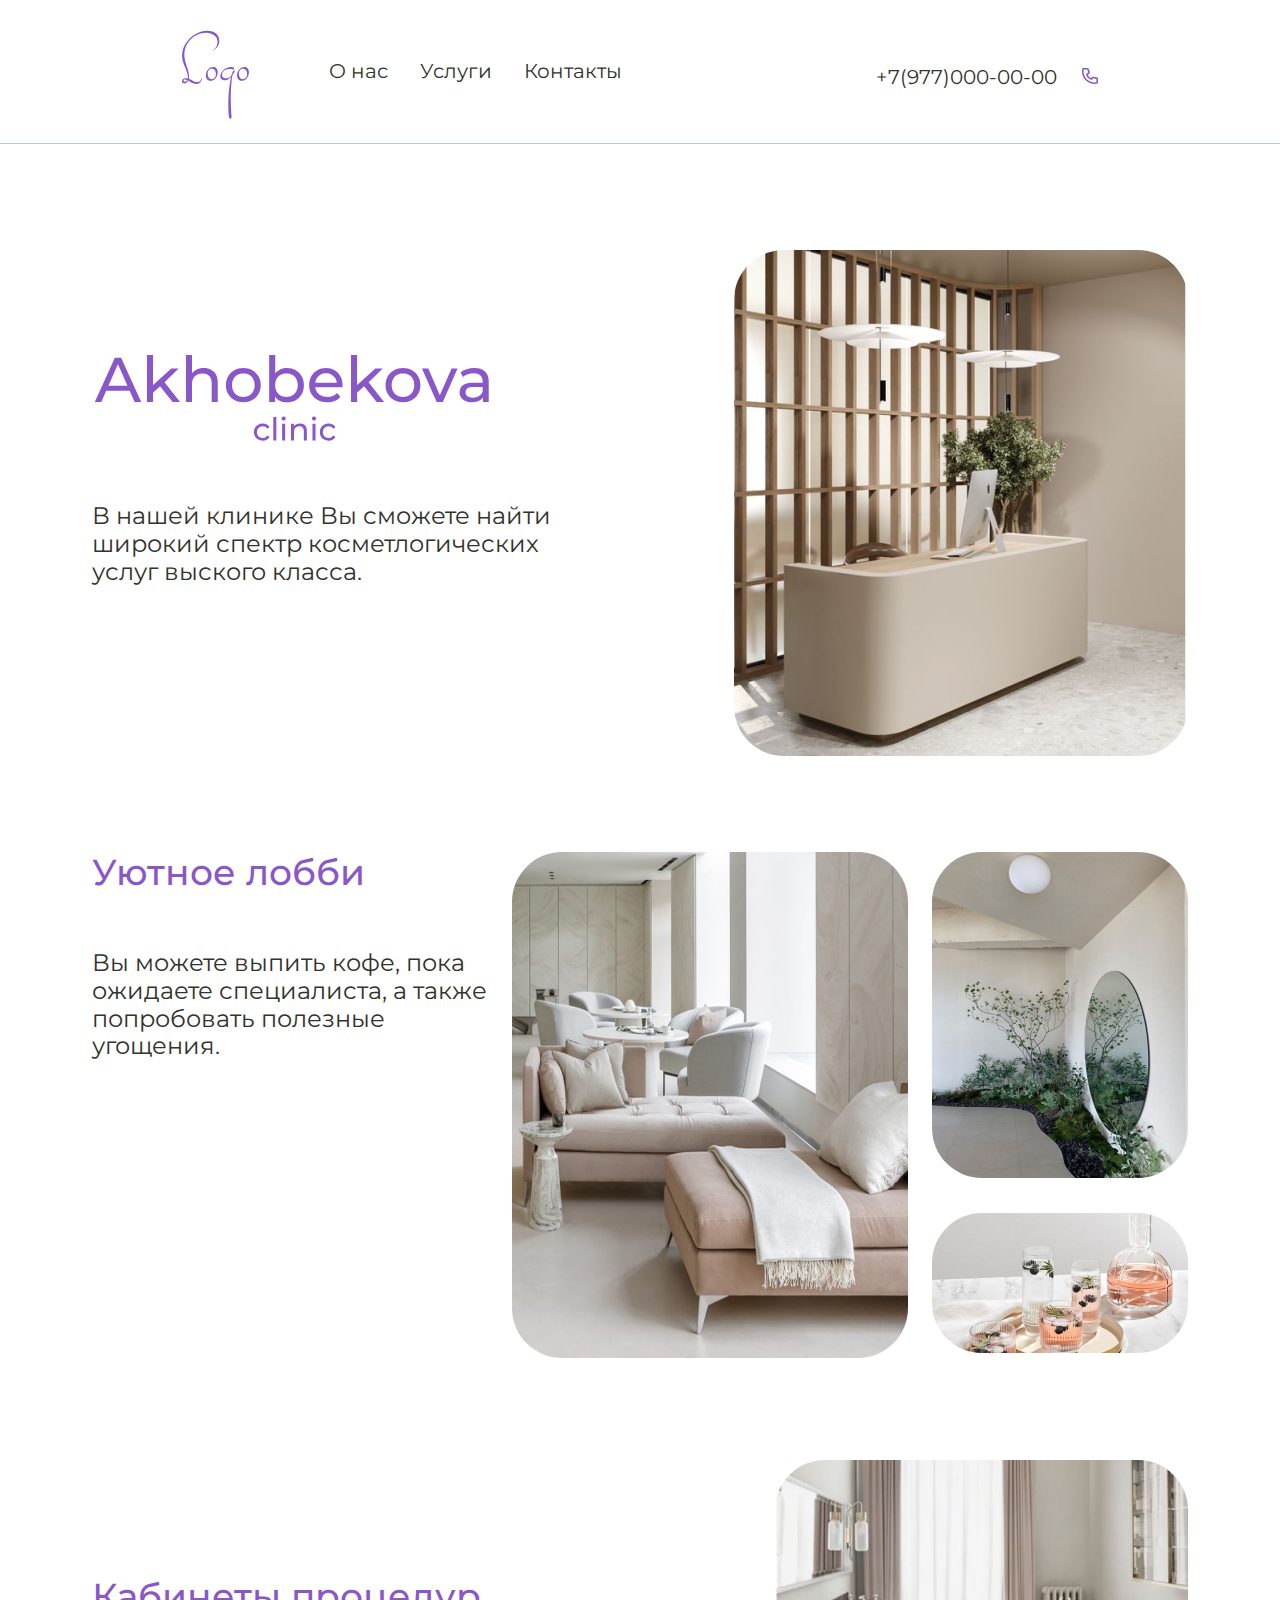
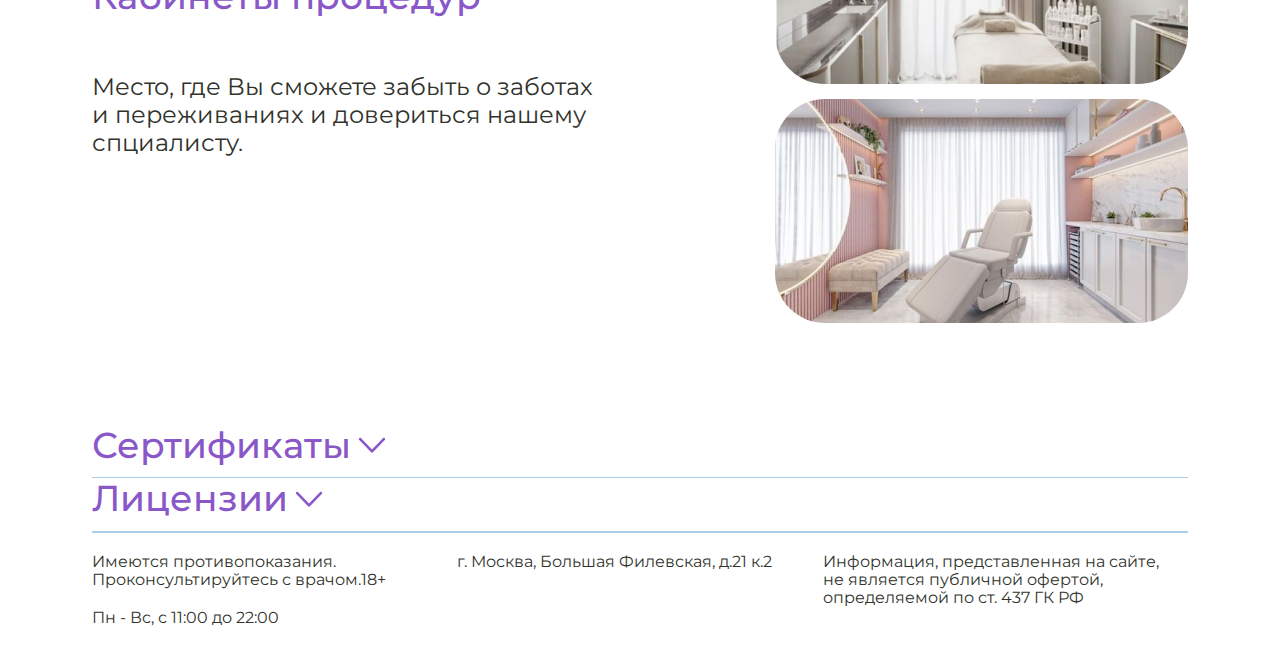
==== about-us.html @ b64ee9c7 "add contacts" ====
<!DOCTYPE html>
<html lang="ru">

<head>
    <meta charset="UTF-8">
    <meta name="viewport" content="width=device-width, initial-scale=1.0">
    <title>О нас</title>
    <!-- font -->
    <link rel="preconnect" href="https://fonts.googleapis.com">
    <link rel="preconnect" href="https://fonts.gstatic.com" crossorigin>
    <link
        href="https://fonts.googleapis.com/css2?family=Montserrat:wght@400;500&family=Raleway:wght@400;600;700&display=swap"
        rel="stylesheet">
    <!-- style -->
    <link rel="stylesheet" href="https://cdn.jsdelivr.net/npm/swiper@11/swiper-bundle.min.css" />
    <link rel="stylesheet" href="./styles/normalize.css">
    <link rel="stylesheet" href="./styles/hamburgers.min.css">
    <link rel="stylesheet" href="./styles/style.css">
    <link rel="stylesheet" href="./styles/media.css">
</head>

<body>
    <!-- header -->
    <header class="border-bottom">
        <div class="container">
            <div class="header__container">
                <button class="hamburger hamburger-toggle hamburger--squeeze"
                    onclick="this.classList.toggle('is-active')" type="button">
                    <span class="hamburger-box">
                        <span class="hamburger-inner"></span>
                    </span>
                </button>
                <div class="header__row">
                    <a href="./index.html"><img src="./images/logo.svg" width="67" height="94" alt="logo"
                            class="page-header__logo"></a>

                    <nav class="header__menu">
                        <ul class="header__menu-item">
                            <li><a href="./about-us.html">О нас</a></li>
                            <li><a href="!#">Услуги</a></li>
                            <li><a href="./contacts.html">Контакты</a></li>
                        </ul>
                    </nav>
                </div>

                <div class="header__link">
                    <a href="tel:+74952884424" class="header__tell">+7(977)000-00-00</a>
                    <img src="./images/tell.svg" alt="telephone" class="header__link-img">
                </div>
            </div>
        </div>
    </header>
    <main>
        <!-- clinic -->
        <section class="container">
            <div class="section">
                <div class="section__item">
                    <img src="./images/akhobekova-clinic.svg" alt="" width="400" height=86>
                    <p class="section__text">В&nbsp;нашей клинике&nbsp;Вы сможете найти<br>широкий спектр
                        косметлогических<br>услуг выского класса.</p>
                </div>
                <picture class="section__item-2">
                    <source srcset="./images/4-mob.jpg" media="(max-width: 375px)">
                    <img src="./images/4.jpg" alt="photo-4" class="section__img item__img">
                </picture>
            </div>
        </section>
        <section class="container">
            <div class="section__grid">
                <div class="section__grid-1">
                    <h2 class="section__title">Уютное лобби</h2>
                    <p class="section__text">Вы&nbsp;можете выпить кофе, пока ожидаете специалиста, а&nbsp;также
                        попробовать полезные угощения.</p>
                </div>
                <picture class="section__grid-2">
                    <source srcset="./images/5-mob.jpg" media="(max-width: 375px)">
                    <img src="./images/5.jpg" alt="photo-5" class="section__img item__img">
                </picture>
                <picture class="section__grid-3">
                    <source srcset="./images/6-mob.jpg" media="(max-width: 375px)">
                    <img src="./images/6.jpg" alt="photo-6" class="section__img item__img-1">
                </picture>
                <picture class="section__grid-3">
                    <img src="./images/7.jpg" alt="photo-7" class="section__img item__img-2">
                </picture>
            </div>
        </section>
        <section class="container">
            <div class="section">
                <div class="section__item">
                    <h2 class="section__title">Кабинеты процедур</h2>
                    <p class="section__text">Место, где&nbsp;Вы сможете забыть о&nbsp;заботах и&nbsp;переживаниях
                        и&nbsp;довериться нашему спциалисту.</p>
                </div>
                <div class="section__item-2">
                    <picture>
                        <source srcset="./images/8-mob.jpg" media="(max-width: 500px)">
                        <img src="./images/8.jpg" alt="photo-8" class="section__img item__img-3">
                    </picture>
                    <picture>
                        <source srcset="./images/9-mob.jpg" media="(max-width: 500px)">
                        <img src="./images/9.jpg" alt="photo-9" class="section__img item__img-3">
                    </picture>
                </div>
            </div>
        </section>
        <section>
            <div class="container">
                <div class="accordion js-accordion">
                    <div class="accordion__header border-bottom">
                        <span>Сертификаты</span>
                        <img src="./images/str-1.svg" alt="" class="accordion__arrow" height="20">
                    </div>
                    <div class="accordion__wrapper">
                        <div class="accordion__content">
                            <img src="./images/10.jpg" alt="photo-10" class="accordion__img">
                            <!-- <img src="./images/10.jpg" alt="photo-10" class="accordion__img">
                            <img src="./images/10.jpg" alt="photo-10" class="accordion__img"> -->
                        </div>
                    </div>
                </div>
            </div>
        </section>
        <section>
            <div class="container">
                <div class="accordion js-accordion">
                    <div class="accordion__header border-bottom">
                        <span>Лицензии</span>
                        <img src="./images/str-1.svg" alt="" class="accordion__arrow" height="20">
                    </div>
                    <div class="accordion__wrapper">
                        <picture class="accordion__content">
                            <source srcset="./images/licenses-mob.jpg" media="(max-width: 375px)">
                            <img src="./images/licenses.jpg" alt="" class="accordion__img">
                        </picture>
                    </div>
                </div>
            </div>
        </section>
        <footer class="container">
            <div class="footer border-top">
                <div class="footer__item">
                    <p class="footer__item-1">Имеются противопоказания. Проконсультируйтесь с&nbsp;врачом.18+</p>
                    <p>Пн - Вс, с 11:00 до 22:00</p>
                </div>
                <div class="footer__item">
                    г. Москва, Большая Филевская, д.21 к.2
                </div>
                <div class="footer__item">
                    Информация, представленная на&nbsp;сайте, не&nbsp;является публичной офертой, определяемой
                    по&nbsp;ст.&nbsp;437&nbsp;ГК РФ
                </div>
            </div>
        </footer>
    </main>
    <script src="https://cdn.jsdelivr.net/npm/swiper@11/swiper-bundle.min.js"></script>
    <script src="./js/swiper.js"></script>
    <script src="./js/main.js"></script>
</body>

</html>
---- styles/hamburgers.min.css ----
/*!
 * Hamburgers
 * @description Tasty CSS-animated hamburgers
 * @author Jonathan Suh @jonsuh
 * @site https://jonsuh.com/hamburgers
 * @link https://github.com/jonsuh/hamburgers
 */.hamburger{font:inherit;display:inline-block;overflow:visible;margin:0;padding:15px;cursor:pointer;transition-timing-function:linear;transition-duration:.15s;transition-property:opacity,filter;text-transform:none;color:inherit;border:0;background-color:transparent}.hamburger.is-active:hover,.hamburger:hover{opacity:.7}.hamburger.is-active .hamburger-inner,.hamburger.is-active .hamburger-inner:after,.hamburger.is-active .hamburger-inner:before{background-color:#000}.hamburger-box{position:relative;display:inline-block;width:40px;height:24px}.hamburger-inner{top:50%;display:block;margin-top:-2px}.hamburger-inner,.hamburger-inner:after,.hamburger-inner:before{position:absolute;width:40px;height:4px;transition-timing-function:ease;transition-duration:.15s;transition-property:transform;border-radius:4px;background-color:#000}.hamburger-inner:after,.hamburger-inner:before{display:block;content:""}.hamburger-inner:before{top:-10px}.hamburger-inner:after{bottom:-10px}.hamburger--3dx .hamburger-box{perspective:80px}.hamburger--3dx .hamburger-inner{transition:transform .15s cubic-bezier(.645,.045,.355,1),background-color 0s cubic-bezier(.645,.045,.355,1) .1s}.hamburger--3dx .hamburger-inner:after,.hamburger--3dx .hamburger-inner:before{transition:transform 0s cubic-bezier(.645,.045,.355,1) .1s}.hamburger--3dx.is-active .hamburger-inner{transform:rotateY(180deg);background-color:transparent!important}.hamburger--3dx.is-active .hamburger-inner:before{transform:translate3d(0,10px,0) rotate(45deg)}.hamburger--3dx.is-active .hamburger-inner:after{transform:translate3d(0,-10px,0) rotate(-45deg)}.hamburger--3dx-r .hamburger-box{perspective:80px}.hamburger--3dx-r .hamburger-inner{transition:transform .15s cubic-bezier(.645,.045,.355,1),background-color 0s cubic-bezier(.645,.045,.355,1) .1s}.hamburger--3dx-r .hamburger-inner:after,.hamburger--3dx-r .hamburger-inner:before{transition:transform 0s cubic-bezier(.645,.045,.355,1) .1s}.hamburger--3dx-r.is-active .hamburger-inner{transform:rotateY(-180deg);background-color:transparent!important}.hamburger--3dx-r.is-active .hamburger-inner:before{transform:translate3d(0,10px,0) rotate(45deg)}.hamburger--3dx-r.is-active .hamburger-inner:after{transform:translate3d(0,-10px,0) rotate(-45deg)}.hamburger--3dy .hamburger-box{perspective:80px}.hamburger--3dy .hamburger-inner{transition:transform .15s cubic-bezier(.645,.045,.355,1),background-color 0s cubic-bezier(.645,.045,.355,1) .1s}.hamburger--3dy .hamburger-inner:after,.hamburger--3dy .hamburger-inner:before{transition:transform 0s cubic-bezier(.645,.045,.355,1) .1s}.hamburger--3dy.is-active .hamburger-inner{transform:rotateX(-180deg);background-color:transparent!important}.hamburger--3dy.is-active .hamburger-inner:before{transform:translate3d(0,10px,0) rotate(45deg)}.hamburger--3dy.is-active .hamburger-inner:after{transform:translate3d(0,-10px,0) rotate(-45deg)}.hamburger--3dy-r .hamburger-box{perspective:80px}.hamburger--3dy-r .hamburger-inner{transition:transform .15s cubic-bezier(.645,.045,.355,1),background-color 0s cubic-bezier(.645,.045,.355,1) .1s}.hamburger--3dy-r .hamburger-inner:after,.hamburger--3dy-r .hamburger-inner:before{transition:transform 0s cubic-bezier(.645,.045,.355,1) .1s}.hamburger--3dy-r.is-active .hamburger-inner{transform:rotateX(180deg);background-color:transparent!important}.hamburger--3dy-r.is-active .hamburger-inner:before{transform:translate3d(0,10px,0) rotate(45deg)}.hamburger--3dy-r.is-active .hamburger-inner:after{transform:translate3d(0,-10px,0) rotate(-45deg)}.hamburger--3dxy .hamburger-box{perspective:80px}.hamburger--3dxy .hamburger-inner{transition:transform .15s cubic-bezier(.645,.045,.355,1),background-color 0s cubic-bezier(.645,.045,.355,1) .1s}.hamburger--3dxy .hamburger-inner:after,.hamburger--3dxy .hamburger-inner:before{transition:transform 0s cubic-bezier(.645,.045,.355,1) .1s}.hamburger--3dxy.is-active .hamburger-inner{transform:rotateX(180deg) rotateY(180deg);background-color:transparent!important}.hamburger--3dxy.is-active .hamburger-inner:before{transform:translate3d(0,10px,0) rotate(45deg)}.hamburger--3dxy.is-active .hamburger-inner:after{transform:translate3d(0,-10px,0) rotate(-45deg)}.hamburger--3dxy-r .hamburger-box{perspective:80px}.hamburger--3dxy-r .hamburger-inner{transition:transform .15s cubic-bezier(.645,.045,.355,1),background-color 0s cubic-bezier(.645,.045,.355,1) .1s}.hamburger--3dxy-r .hamburger-inner:after,.hamburger--3dxy-r .hamburger-inner:before{transition:transform 0s cubic-bezier(.645,.045,.355,1) .1s}.hamburger--3dxy-r.is-active .hamburger-inner{transform:rotateX(180deg) rotateY(180deg) rotate(-180deg);background-color:transparent!important}.hamburger--3dxy-r.is-active .hamburger-inner:before{transform:translate3d(0,10px,0) rotate(45deg)}.hamburger--3dxy-r.is-active .hamburger-inner:after{transform:translate3d(0,-10px,0) rotate(-45deg)}.hamburger--arrow.is-active .hamburger-inner:before{transform:translate3d(-8px,0,0) rotate(-45deg) scaleX(.7)}.hamburger--arrow.is-active .hamburger-inner:after{transform:translate3d(-8px,0,0) rotate(45deg) scaleX(.7)}.hamburger--arrow-r.is-active .hamburger-inner:before{transform:translate3d(8px,0,0) rotate(45deg) scaleX(.7)}.hamburger--arrow-r.is-active .hamburger-inner:after{transform:translate3d(8px,0,0) rotate(-45deg) scaleX(.7)}.hamburger--arrowalt .hamburger-inner:before{transition:top .1s ease .1s,transform .1s cubic-bezier(.165,.84,.44,1)}.hamburger--arrowalt .hamburger-inner:after{transition:bottom .1s ease .1s,transform .1s cubic-bezier(.165,.84,.44,1)}.hamburger--arrowalt.is-active .hamburger-inner:before{top:0;transition:top .1s ease,transform .1s cubic-bezier(.895,.03,.685,.22) .1s;transform:translate3d(-8px,-10px,0) rotate(-45deg) scaleX(.7)}.hamburger--arrowalt.is-active .hamburger-inner:after{bottom:0;transition:bottom .1s ease,transform .1s cubic-bezier(.895,.03,.685,.22) .1s;transform:translate3d(-8px,10px,0) rotate(45deg) scaleX(.7)}.hamburger--arrowalt-r .hamburger-inner:before{transition:top .1s ease .1s,transform .1s cubic-bezier(.165,.84,.44,1)}.hamburger--arrowalt-r .hamburger-inner:after{transition:bottom .1s ease .1s,transform .1s cubic-bezier(.165,.84,.44,1)}.hamburger--arrowalt-r.is-active .hamburger-inner:before{top:0;transition:top .1s ease,transform .1s cubic-bezier(.895,.03,.685,.22) .1s;transform:translate3d(8px,-10px,0) rotate(45deg) scaleX(.7)}.hamburger--arrowalt-r.is-active .hamburger-inner:after{bottom:0;transition:bottom .1s ease,transform .1s cubic-bezier(.895,.03,.685,.22) .1s;transform:translate3d(8px,10px,0) rotate(-45deg) scaleX(.7)}.hamburger--arrowturn.is-active .hamburger-inner{transform:rotate(-180deg)}.hamburger--arrowturn.is-active .hamburger-inner:before{transform:translate3d(8px,0,0) rotate(45deg) scaleX(.7)}.hamburger--arrowturn.is-active .hamburger-inner:after{transform:translate3d(8px,0,0) rotate(-45deg) scaleX(.7)}.hamburger--arrowturn-r.is-active .hamburger-inner{transform:rotate(-180deg)}.hamburger--arrowturn-r.is-active .hamburger-inner:before{transform:translate3d(-8px,0,0) rotate(-45deg) scaleX(.7)}.hamburger--arrowturn-r.is-active .hamburger-inner:after{transform:translate3d(-8px,0,0) rotate(45deg) scaleX(.7)}.hamburger--boring .hamburger-inner,.hamburger--boring .hamburger-inner:after,.hamburger--boring .hamburger-inner:before{transition-property:none}.hamburger--boring.is-active .hamburger-inner{transform:rotate(45deg)}.hamburger--boring.is-active .hamburger-inner:before{top:0;opacity:0}.hamburger--boring.is-active .hamburger-inner:after{bottom:0;transform:rotate(-90deg)}.hamburger--collapse .hamburger-inner{top:auto;bottom:0;transition-delay:.13s;transition-timing-function:cubic-bezier(.55,.055,.675,.19);transition-duration:.13s}.hamburger--collapse .hamburger-inner:after{top:-20px;transition:top .2s cubic-bezier(.33333,.66667,.66667,1) .2s,opacity .1s linear}.hamburger--collapse .hamburger-inner:before{transition:top .12s cubic-bezier(.33333,.66667,.66667,1) .2s,transform .13s cubic-bezier(.55,.055,.675,.19)}.hamburger--collapse.is-active .hamburger-inner{transition-delay:.22s;transition-timing-function:cubic-bezier(.215,.61,.355,1);transform:translate3d(0,-10px,0) rotate(-45deg)}.hamburger--collapse.is-active .hamburger-inner:after{top:0;transition:top .2s cubic-bezier(.33333,0,.66667,.33333),opacity .1s linear .22s;opacity:0}.hamburger--collapse.is-active .hamburger-inner:before{top:0;transition:top .1s cubic-bezier(.33333,0,.66667,.33333) .16s,transform .13s cubic-bezier(.215,.61,.355,1) .25s;transform:rotate(-90deg)}.hamburger--collapse-r .hamburger-inner{top:auto;bottom:0;transition-delay:.13s;transition-timing-function:cubic-bezier(.55,.055,.675,.19);transition-duration:.13s}.hamburger--collapse-r .hamburger-inner:after{top:-20px;transition:top .2s cubic-bezier(.33333,.66667,.66667,1) .2s,opacity .1s linear}.hamburger--collapse-r .hamburger-inner:before{transition:top .12s cubic-bezier(.33333,.66667,.66667,1) .2s,transform .13s cubic-bezier(.55,.055,.675,.19)}.hamburger--collapse-r.is-active .hamburger-inner{transition-delay:.22s;transition-timing-function:cubic-bezier(.215,.61,.355,1);transform:translate3d(0,-10px,0) rotate(45deg)}.hamburger--collapse-r.is-active .hamburger-inner:after{top:0;transition:top .2s cubic-bezier(.33333,0,.66667,.33333),opacity .1s linear .22s;opacity:0}.hamburger--collapse-r.is-active .hamburger-inner:before{top:0;transition:top .1s cubic-bezier(.33333,0,.66667,.33333) .16s,transform .13s cubic-bezier(.215,.61,.355,1) .25s;transform:rotate(90deg)}.hamburger--elastic .hamburger-inner{top:2px;transition-timing-function:cubic-bezier(.68,-.55,.265,1.55);transition-duration:.275s}.hamburger--elastic .hamburger-inner:before{top:10px;transition:opacity .125s ease .275s}.hamburger--elastic .hamburger-inner:after{top:20px;transition:transform .275s cubic-bezier(.68,-.55,.265,1.55)}.hamburger--elastic.is-active .hamburger-inner{transition-delay:75ms;transform:translate3d(0,10px,0) rotate(135deg)}.hamburger--elastic.is-active .hamburger-inner:before{transition-delay:0s;opacity:0}.hamburger--elastic.is-active .hamburger-inner:after{transition-delay:75ms;transform:translate3d(0,-20px,0) rotate(-270deg)}.hamburger--elastic-r .hamburger-inner{top:2px;transition-timing-function:cubic-bezier(.68,-.55,.265,1.55);transition-duration:.275s}.hamburger--elastic-r .hamburger-inner:before{top:10px;transition:opacity .125s ease .275s}.hamburger--elastic-r .hamburger-inner:after{top:20px;transition:transform .275s cubic-bezier(.68,-.55,.265,1.55)}.hamburger--elastic-r.is-active .hamburger-inner{transition-delay:75ms;transform:translate3d(0,10px,0) rotate(-135deg)}.hamburger--elastic-r.is-active .hamburger-inner:before{transition-delay:0s;opacity:0}.hamburger--elastic-r.is-active .hamburger-inner:after{transition-delay:75ms;transform:translate3d(0,-20px,0) rotate(270deg)}.hamburger--emphatic{overflow:hidden}.hamburger--emphatic .hamburger-inner{transition:background-color .125s ease-in .175s}.hamburger--emphatic .hamburger-inner:before{left:0;transition:transform .125s cubic-bezier(.6,.04,.98,.335),top .05s linear .125s,left .125s ease-in .175s}.hamburger--emphatic .hamburger-inner:after{top:10px;right:0;transition:transform .125s cubic-bezier(.6,.04,.98,.335),top .05s linear .125s,right .125s ease-in .175s}.hamburger--emphatic.is-active .hamburger-inner{transition-delay:0s;transition-timing-function:ease-out;background-color:transparent!important}.hamburger--emphatic.is-active .hamburger-inner:before{top:-80px;left:-80px;transition:left .125s ease-out,top .05s linear .125s,transform .125s cubic-bezier(.075,.82,.165,1) .175s;transform:translate3d(80px,80px,0) rotate(45deg)}.hamburger--emphatic.is-active .hamburger-inner:after{top:-80px;right:-80px;transition:right .125s ease-out,top .05s linear .125s,transform .125s cubic-bezier(.075,.82,.165,1) .175s;transform:translate3d(-80px,80px,0) rotate(-45deg)}.hamburger--emphatic-r{overflow:hidden}.hamburger--emphatic-r .hamburger-inner{transition:background-color .125s ease-in .175s}.hamburger--emphatic-r .hamburger-inner:before{left:0;transition:transform .125s cubic-bezier(.6,.04,.98,.335),top .05s linear .125s,left .125s ease-in .175s}.hamburger--emphatic-r .hamburger-inner:after{top:10px;right:0;transition:transform .125s cubic-bezier(.6,.04,.98,.335),top .05s linear .125s,right .125s ease-in .175s}.hamburger--emphatic-r.is-active .hamburger-inner{transition-delay:0s;transition-timing-function:ease-out;background-color:transparent!important}.hamburger--emphatic-r.is-active .hamburger-inner:before{top:80px;left:-80px;transition:left .125s ease-out,top .05s linear .125s,transform .125s cubic-bezier(.075,.82,.165,1) .175s;transform:translate3d(80px,-80px,0) rotate(-45deg)}.hamburger--emphatic-r.is-active .hamburger-inner:after{top:80px;right:-80px;transition:right .125s ease-out,top .05s linear .125s,transform .125s cubic-bezier(.075,.82,.165,1) .175s;transform:translate3d(-80px,-80px,0) rotate(45deg)}.hamburger--minus .hamburger-inner:after,.hamburger--minus .hamburger-inner:before{transition:bottom .08s ease-out 0s,top .08s ease-out 0s,opacity 0s linear}.hamburger--minus.is-active .hamburger-inner:after,.hamburger--minus.is-active .hamburger-inner:before{transition:bottom .08s ease-out,top .08s ease-out,opacity 0s linear .08s;opacity:0}.hamburger--minus.is-active .hamburger-inner:before{top:0}.hamburger--minus.is-active .hamburger-inner:after{bottom:0}.hamburger--slider .hamburger-inner{top:2px}.hamburger--slider .hamburger-inner:before{top:10px;transition-timing-function:ease;transition-duration:.15s;transition-property:transform,opacity}.hamburger--slider .hamburger-inner:after{top:20px}.hamburger--slider.is-active .hamburger-inner{transform:translate3d(0,10px,0) rotate(45deg)}.hamburger--slider.is-active .hamburger-inner:before{transform:rotate(-45deg) translate3d(-5.71429px,-6px,0);opacity:0}.hamburger--slider.is-active .hamburger-inner:after{transform:translate3d(0,-20px,0) rotate(-90deg)}.hamburger--slider-r .hamburger-inner{top:2px}.hamburger--slider-r .hamburger-inner:before{top:10px;transition-timing-function:ease;transition-duration:.15s;transition-property:transform,opacity}.hamburger--slider-r .hamburger-inner:after{top:20px}.hamburger--slider-r.is-active .hamburger-inner{transform:translate3d(0,10px,0) rotate(-45deg)}.hamburger--slider-r.is-active .hamburger-inner:before{transform:rotate(45deg) translate3d(5.71429px,-6px,0);opacity:0}.hamburger--slider-r.is-active .hamburger-inner:after{transform:translate3d(0,-20px,0) rotate(90deg)}.hamburger--spin .hamburger-inner{transition-timing-function:cubic-bezier(.55,.055,.675,.19);transition-duration:.22s}.hamburger--spin .hamburger-inner:before{transition:top .1s ease-in .25s,opacity .1s ease-in}.hamburger--spin .hamburger-inner:after{transition:bottom .1s ease-in .25s,transform .22s cubic-bezier(.55,.055,.675,.19)}.hamburger--spin.is-active .hamburger-inner{transition-delay:.12s;transition-timing-function:cubic-bezier(.215,.61,.355,1);transform:rotate(225deg)}.hamburger--spin.is-active .hamburger-inner:before{top:0;transition:top .1s ease-out,opacity .1s ease-out .12s;opacity:0}.hamburger--spin.is-active .hamburger-inner:after{bottom:0;transition:bottom .1s ease-out,transform .22s cubic-bezier(.215,.61,.355,1) .12s;transform:rotate(-90deg)}.hamburger--spin-r .hamburger-inner{transition-timing-function:cubic-bezier(.55,.055,.675,.19);transition-duration:.22s}.hamburger--spin-r .hamburger-inner:before{transition:top .1s ease-in .25s,opacity .1s ease-in}.hamburger--spin-r .hamburger-inner:after{transition:bottom .1s ease-in .25s,transform .22s cubic-bezier(.55,.055,.675,.19)}.hamburger--spin-r.is-active .hamburger-inner{transition-delay:.12s;transition-timing-function:cubic-bezier(.215,.61,.355,1);transform:rotate(-225deg)}.hamburger--spin-r.is-active .hamburger-inner:before{top:0;transition:top .1s ease-out,opacity .1s ease-out .12s;opacity:0}.hamburger--spin-r.is-active .hamburger-inner:after{bottom:0;transition:bottom .1s ease-out,transform .22s cubic-bezier(.215,.61,.355,1) .12s;transform:rotate(90deg)}.hamburger--spring .hamburger-inner{top:2px;transition:background-color 0s linear .13s}.hamburger--spring .hamburger-inner:before{top:10px;transition:top .1s cubic-bezier(.33333,.66667,.66667,1) .2s,transform .13s cubic-bezier(.55,.055,.675,.19)}.hamburger--spring .hamburger-inner:after{top:20px;transition:top .2s cubic-bezier(.33333,.66667,.66667,1) .2s,transform .13s cubic-bezier(.55,.055,.675,.19)}.hamburger--spring.is-active .hamburger-inner{transition-delay:.22s;background-color:transparent!important}.hamburger--spring.is-active .hamburger-inner:before{top:0;transition:top .1s cubic-bezier(.33333,0,.66667,.33333) .15s,transform .13s cubic-bezier(.215,.61,.355,1) .22s;transform:translate3d(0,10px,0) rotate(45deg)}.hamburger--spring.is-active .hamburger-inner:after{top:0;transition:top .2s cubic-bezier(.33333,0,.66667,.33333),transform .13s cubic-bezier(.215,.61,.355,1) .22s;transform:translate3d(0,10px,0) rotate(-45deg)}.hamburger--spring-r .hamburger-inner{top:auto;bottom:0;transition-delay:0s;transition-timing-function:cubic-bezier(.55,.055,.675,.19);transition-duration:.13s}.hamburger--spring-r .hamburger-inner:after{top:-20px;transition:top .2s cubic-bezier(.33333,.66667,.66667,1) .2s,opacity 0s linear}.hamburger--spring-r .hamburger-inner:before{transition:top .1s cubic-bezier(.33333,.66667,.66667,1) .2s,transform .13s cubic-bezier(.55,.055,.675,.19)}.hamburger--spring-r.is-active .hamburger-inner{transition-delay:.22s;transition-timing-function:cubic-bezier(.215,.61,.355,1);transform:translate3d(0,-10px,0) rotate(-45deg)}.hamburger--spring-r.is-active .hamburger-inner:after{top:0;transition:top .2s cubic-bezier(.33333,0,.66667,.33333),opacity 0s linear .22s;opacity:0}.hamburger--spring-r.is-active .hamburger-inner:before{top:0;transition:top .1s cubic-bezier(.33333,0,.66667,.33333) .15s,transform .13s cubic-bezier(.215,.61,.355,1) .22s;transform:rotate(90deg)}.hamburger--stand .hamburger-inner{transition:transform 75ms cubic-bezier(.55,.055,.675,.19) .15s,background-color 0s linear 75ms}.hamburger--stand .hamburger-inner:before{transition:top 75ms ease-in 75ms,transform 75ms cubic-bezier(.55,.055,.675,.19) 0s}.hamburger--stand .hamburger-inner:after{transition:bottom 75ms ease-in 75ms,transform 75ms cubic-bezier(.55,.055,.675,.19) 0s}.hamburger--stand.is-active .hamburger-inner{transition:transform 75ms cubic-bezier(.215,.61,.355,1) 0s,background-color 0s linear .15s;transform:rotate(90deg);background-color:transparent!important}.hamburger--stand.is-active .hamburger-inner:before{top:0;transition:top 75ms ease-out .1s,transform 75ms cubic-bezier(.215,.61,.355,1) .15s;transform:rotate(-45deg)}.hamburger--stand.is-active .hamburger-inner:after{bottom:0;transition:bottom 75ms ease-out .1s,transform 75ms cubic-bezier(.215,.61,.355,1) .15s;transform:rotate(45deg)}.hamburger--stand-r .hamburger-inner{transition:transform 75ms cubic-bezier(.55,.055,.675,.19) .15s,background-color 0s linear 75ms}.hamburger--stand-r .hamburger-inner:before{transition:top 75ms ease-in 75ms,transform 75ms cubic-bezier(.55,.055,.675,.19) 0s}.hamburger--stand-r .hamburger-inner:after{transition:bottom 75ms ease-in 75ms,transform 75ms cubic-bezier(.55,.055,.675,.19) 0s}.hamburger--stand-r.is-active .hamburger-inner{transition:transform 75ms cubic-bezier(.215,.61,.355,1) 0s,background-color 0s linear .15s;transform:rotate(-90deg);background-color:transparent!important}.hamburger--stand-r.is-active .hamburger-inner:before{top:0;transition:top 75ms ease-out .1s,transform 75ms cubic-bezier(.215,.61,.355,1) .15s;transform:rotate(-45deg)}.hamburger--stand-r.is-active .hamburger-inner:after{bottom:0;transition:bottom 75ms ease-out .1s,transform 75ms cubic-bezier(.215,.61,.355,1) .15s;transform:rotate(45deg)}.hamburger--squeeze .hamburger-inner{transition-timing-function:cubic-bezier(.55,.055,.675,.19);transition-duration:75ms}.hamburger--squeeze .hamburger-inner:before{transition:top 75ms ease .12s,opacity 75ms ease}.hamburger--squeeze .hamburger-inner:after{transition:bottom 75ms ease .12s,transform 75ms cubic-bezier(.55,.055,.675,.19)}.hamburger--squeeze.is-active .hamburger-inner{transition-delay:.12s;transition-timing-function:cubic-bezier(.215,.61,.355,1);transform:rotate(45deg)}.hamburger--squeeze.is-active .hamburger-inner:before{top:0;transition:top 75ms ease,opacity 75ms ease .12s;opacity:0}.hamburger--squeeze.is-active .hamburger-inner:after{bottom:0;transition:bottom 75ms ease,transform 75ms cubic-bezier(.215,.61,.355,1) .12s;transform:rotate(-90deg)}.hamburger--vortex .hamburger-inner{transition-timing-function:cubic-bezier(.19,1,.22,1);transition-duration:.2s}.hamburger--vortex .hamburger-inner:after,.hamburger--vortex .hamburger-inner:before{transition-delay:.1s;transition-timing-function:linear;transition-duration:0s}.hamburger--vortex .hamburger-inner:before{transition-property:top,opacity}.hamburger--vortex .hamburger-inner:after{transition-property:bottom,transform}.hamburger--vortex.is-active .hamburger-inner{transition-timing-function:cubic-bezier(.19,1,.22,1);transform:rotate(765deg)}.hamburger--vortex.is-active .hamburger-inner:after,.hamburger--vortex.is-active .hamburger-inner:before{transition-delay:0s}.hamburger--vortex.is-active .hamburger-inner:before{top:0;opacity:0}.hamburger--vortex.is-active .hamburger-inner:after{bottom:0;transform:rotate(90deg)}.hamburger--vortex-r .hamburger-inner{transition-timing-function:cubic-bezier(.19,1,.22,1);transition-duration:.2s}.hamburger--vortex-r .hamburger-inner:after,.hamburger--vortex-r .hamburger-inner:before{transition-delay:.1s;transition-timing-function:linear;transition-duration:0s}.hamburger--vortex-r .hamburger-inner:before{transition-property:top,opacity}.hamburger--vortex-r .hamburger-inner:after{transition-property:bottom,transform}.hamburger--vortex-r.is-active .hamburger-inner{transition-timing-function:cubic-bezier(.19,1,.22,1);transform:rotate(-765deg)}.hamburger--vortex-r.is-active .hamburger-inner:after,.hamburger--vortex-r.is-active .hamburger-inner:before{transition-delay:0s}.hamburger--vortex-r.is-active .hamburger-inner:before{top:0;opacity:0}.hamburger--vortex-r.is-active .hamburger-inner:after{bottom:0;transform:rotate(-90deg)}
---- styles/style.css ----
:root {
    /* color */
    --color-brand: #8A57C9;
    --color-brand-btn: #422A5F;
    --color-brand-btn-hover: #6F36B5;
    --color-black: #31332C;
    --color-background: #E4F4FF;
    --color-border: #ABCEE6;
    --color-input: #63BD5B;

    /* font */
    --font-family: 'Montserrat', sans-serif;
    --font-size: 24px;
    --font-size-nav: 20px;

    --header-height: 120px;

}

/* global */

*,
*::after,
*::before {
    box-sizing: border-box;
    margin: 0;
    padding: 0;
}

.for-mobile {
    display: none !important;
}

body {
    font-family: var(--font-family);
    font-size: var(--font-size);
    color: var(--color-black);
}

a {
    text-decoration: none;
    color: var(--color-black);

    transition: all 0.5s;
}

button {
    display: inline-flex;
    border: none;
    outline: none;
    background: transparent;
}

a:hover {
    color: var(--color-brand);
}

li {
    list-style: none;
}

h1 {
    margin: 0;
}

img {
    max-width: 100%;
}

/* layout */

.container {
    max-width: 1136px;
    padding-left: 20px;
    padding-right: 20px;
    margin: 0 auto;
}

/* background */

.background {
    background-color: #E4F4FF;
}

/* header*/

.border-bottom {
    border-bottom: 1px solid var(--color-border);
}

.border-top {
    border-top: 1px solid var(--color-border);
}

.header__container {
    display: flex;
    align-items: center;
    justify-content: space-between;
    padding: 0 90px;
    margin: 28px 0 16px;

    font-size: var(--font-size-nav);
}

.header__row {
    display: flex;
}

.header__menu-item {
    display: flex;
    gap: 32px;
    padding-left: 80px;
    margin: 32px 0;
}



.header__tell {
    padding-right: 20px;
}

/* hamburger */

.hamburger-toggle {
    display: none;
}

.hamburger-inner {
    background-color: var(--color-brand-btn-hover);   
}

.hamburger-inner:after {
    background-color: var(--color-brand-btn-hover);
}

.hamburger-inner:before {
    background-color: var(--color-brand-btn-hover);
}

.hamburger.is-active .hamburger-inner {
    background-color: var(--color-brand-btn-hover);
}

.hamburger.is-active .hamburger-inner:after {
    background-color: var(--color-brand-btn-hover);
}

/* section */

.section__text {
    padding: 56px 0;
}

.section__img {
    border-radius: 50px;
}

.item__img {
    max-width: 100%;
    object-fit: cover;
    height: 506px;
}

.item__img-1 {
    max-width: 100%;
    height: 326px;
    object-fit: cover;
}

.item__img-2 {
    max-width: 100%;
    height: 140px;
    object-fit: cover;
}

.item__img-3 {
    max-width: 100%;
    height: 224px;
}

/* clinic*/

.clinic {
    display: grid;
    grid-template-columns: repeat(2, 1fr);
    align-items: center;
    margin: 96px 0 48px;
}
.section {
    display: grid;
    grid-template-columns: repeat(2, 1fr);
    align-items: center;
    margin: 96px 0;
}



/* btn */

.btn {
    display: inline-flex;
    justify-content: center;
    align-items: center;

    max-width: 254px;
    border: 1px solid var(--color-brand);
    border-radius: 50px;
    padding: 12px 60px;

    font-size: 20px;
}

.btn:hover {
    background-color: var(--color-brand);
    color: #FFF;
}

.btn--black {
    background-color: var(--color-brand-btn);
    color: #FFF;
}

.btn--input {
    border-color: var(--color-input);
}

.btn--input:hover {
    background-color: var(--color-input);
    color: #FFF;
}

/* serviсes */

.serviсes {
    display: grid;
    grid-template-columns: repeat(2, 1fr);
    gap: 40px;
    padding: 48px 0;
}

.serviсes__item {
    padding: 100px 0;
}

.section__title {
    font-size: 36px;
    font-weight: 500;
    color: var(--color-brand);
}

.services__text {
    font-size: 24px;
    padding: 20px 0 48px;
}

.padding-left {
    padding-left: 8px;
}

.color-brand {
    color: var(--color-brand);
    font-weight: 500;
}

/* services-offer */

.services-offer {
    display: grid;
    grid-template-columns: repeat(12, 1fr);
    gap: 20px;
    text-align: center;
}

.services-offer__item {
    grid-column: span 4;
    padding: 52px 0;

    border-radius: 50px;
    border: 1px solid var(--color-border);
    background: #FFF;
}

.services-offer__title {
    color: var(--color-brand);
    font-size: 32px;
    font-weight: 500;
}

.services-offer__text {
    font-size: 20px;
    color: var(--color-black);
    margin: 38px 0;

    display: grid;
    gap: 16px;
}

.serviсes__doptext {
    font-size: 20px;
    color: var(--color-black);

    padding: 48px 0;
}

/* specialist */

.specialist {
    display: grid;
    grid-template-columns: repeat(2, 1fr);
    gap: 82px;
    padding: 48px 0;
}

.specialist__title {
    color: var(--color-brand);
    font-size: 64px;
    font-weight: 500;
    padding: 84px 0 56px;
}

/* accordion */

.accordion__item {
    border: 1px solid #ccc;
    margin-bottom: 5px;
}

.accordion__header {
    color: var(--color-brand);
    font-weight: 500;
    font-size: 36px;
    padding-bottom: 11px;
    cursor: pointer;

    display: flex;
    align-items: center;
}

.accordion__content {
    display: none;
    padding: 48px 0 98px;
}

.accordion.show .accordion__content {
    display: block;
}

.accordion.show .accordion__arrow {
    transform: rotateX(180deg);
}

.accordion__arrow {
    transition: 0.3s;
}

.accordion__img {
    width: 920px;
    height: 583px;
    max-width: 100%;
    object-fit: contain;
}

/* footer */

.footer{
    display: grid;
    grid-template-columns: repeat(3, 1fr);

    padding: 20px 0;
}

.footer__item {
    font-size: 16px;
}

.footer__item-1 {
    padding-bottom: 20px;
}

/* popup */

.popup {
    position: fixed;
    left: 0;
    top: 0;
    z-index: 10;
    display: flex;
    align-items: center;
    justify-content: center;
    width: 100vw;
    height: 100vh;
    opacity: 0;
    visibility: hidden;
    transition: 0.3s;
}

.popup.is-active {
    opacity: 1;
    visibility: visible;
}

.popup__bg {
    position: absolute;
    left: 0;
    top: 0;
    z-index: 1;
    width: 100%;
    height: 100%;
    background-color: rgba(0, 0, 0, 0.60);;
}

.popup__close {
    position: absolute;
    top: 30px;
    right: 40px;
    z-index: 10;
    width: 20px;
    height: 20px;
}

.popup__close img {
    width: 100%;
    height: 100%;
    object-fit: cover;
}

.popup__container {
    position: relative;
    z-index: 2;
    background-color: #fff;
    overflow: hidden;
    border-radius: 50px;
}

.popup__content {
    max-height: 90vh;
    overflow: auto;
    border-radius: 50px;
}

/* test */

.test {
    position: relative;
    display: flex;
    flex-direction: column;
    width: 560px;
    min-height: 512px;
}

.test__head {
    background-color: var(--color-background);
    padding: 28px 60px;
}

.test__title {
    color: var(--color-brand);
    font-size: 20px;
    font-weight: 500;
}

.test__body{
    padding: 40px 57px 60px 57px;
    position: relative;
}

.test input {
    display: none;
}

.test__answers {
    display: flex;
    flex-direction: column;
    padding: 20px 0;
    position: relative;
}

.test__result-title {
    font-size: 20px;
}

.test__body-text {
    font-size: 20px;
    padding: 26px 0;
}

.text--brend {
    color: var(--color-brand);
    font-weight: 500;
    text-decoration-line: underline
}

.text--brend-noneunnderline {
    color: var(--color-brand);
    font-weight: 500;
}

.test__text {
    font-size: 20px;
    padding-left: 12px;
}

.test__next {
    position: absolute;
    align-items: center;
    justify-content: center;
    width: 40px;
    height: 40px;
    right: 60px;
    bottom: 60px;
}

.test__input {
    padding-bottom: 20px;
    cursor: pointer;
}

.test__radio {
    display: inline-block;
    border: 1px solid var(--color-black);
    width: 16px;
    height: 16px;
    position: relative;
    vertical-align: middle;
    box-sizing: border-box;
    border-radius: 300px;
    background-color:#ffffff;

    display: inline-flex;
    justify-content: center;
    align-items: center;
}

.test__radio:before {
    content: '';
    background: var(--color-input);
    width: 8px;
    height: 8px;
    opacity: 0;
    transition: 0.3s;
    border-radius: 300px;
}

.test input:checked + .test__radio:before {
    opacity: 1;
}

.test input:checked + .test__radio {
    border-color: var(--color-input);
}

.test__checkbox {
    display: inline-block;
    border: 1px solid var(--color-black);
    width: 16px;
    height: 16px;
    position: relative;
    vertical-align: middle;
    box-sizing: border-box;
    border-radius: 5px;
    background-color:#ffffff;

    display: inline-flex;
    justify-content: center;
    align-items: center;
}

.test input:checked + .test__checkbox {
    background-image: url(./check.svg);
    border: none;
}

.test__finish {
    position: absolute;
    right: 60px;
    bottom: 60px;
    margin-bottom: 0 !important;
}

/* section__gr1d */

.section__grid {
    display: grid;
    grid-template-columns: repeat(8, 1fr);
    gap: 24px;
}

.section__grid-1 {
    grid-column: span 3;
    grid-row: span 2;
}

.section__grid-2 {
    grid-column: span 3;
    grid-row: span 2;
}

.section__grid-3 {
    grid-column: span 2;
}

.section__item-2 {
    display: flex;
    flex-direction: column;
    align-items: end;
    gap: 10px;
}

/* contacts */

.contacts {
    display: grid;
    grid-template-columns: repeat(2, 1fr);
    margin: 96px 0;
}

.contact__item {
    padding-bottom: 56px;
}

.contacts__text {
    padding-top: 20px;
}

.contact__map {
    display: flex;
    align-items: center;
}
---- styles/media.css ----
@media screen and (width < 1024px) {
    .for-mobile {
        display: block !important;
    }

    .clinic {
        grid-template-columns: 1fr;
        justify-items: center;
    }

    .section {
        grid-template-columns: 1fr;
        justify-items: center;
        text-align: center;
    }

    .section__grid {
        grid-template-columns: 1fr;
        justify-items: center;
        text-align: center;
    }

    .section__grid-1 {
        grid-column: span 2;
        grid-row: auto;
    }

    .section__grid-2, .section__grid-3, .item__img-2 {
        grid-column: auto;
    }

    .section__flex {
        display: flex;
        gap: 20px;
    }
    
    .clinic__item {
        display: grid;
        justify-items: center;
        text-align: center;
    }

    .btn {
        margin-bottom: 36px;
    }

    .serviсes {
        grid-template-columns: 1fr;
        justify-items: center;
        padding: 0;
    }

    .serviсes__item {
        display: grid;
        justify-items: center;
        text-align: center;
        padding: 50px 0;
    }

    .specialist {
        grid-template-columns: 1fr;
        justify-items: center;
    }

    .specialist__item {
        text-align: center;
    }

    .header__tell {
        display: none;
    }
/* 
    .services-offer{
        display: flex;
        gap: 0;
    } */

    .swiper {
       max-width: 558px;
       overflow: auto;
    }
    
    .swiper-button-next {
        top: auto;
        bottom: -60px;
        overflow: hidden;
    }
    
    .swiper-button-prev {
        top: auto;
        bottom: -60px;
    }

    .contacts {
        grid-template-columns: 1fr;
        text-align: center;
        margin: 48px 0;
    }

    .contact__item {
        padding-bottom: 36px;
    }

    .contact__item .section__title{
        padding: 0;
    }

    .contact__map {
        justify-content: center;
    }
}

@media screen and (width < 768px) {
    .header__menu {
        display: none;
        flex-direction: column;
        position: absolute;
        width: 100%;
        left: 0;
        top: calc(var(--header-height) + 1px);
        background-color: var(--color-brand-btn);
        margin: 0px;
        padding: 30px 0 30px 50px;
    }

    .header__menu-item {
        flex-direction: column;
    }

    
    .header__menu a {
        color: #FFF;
        font-size: 24px;
    }
    
    .header__container {
        padding: 0;
    }
    
    .hamburger-toggle {
        display: block;
    }

    .hamburger-toggle.is-active~ .header__row .header__menu {
        display: block;
    }

    .page-header__logo {
        min-width: 70px;
    }

    .header__link {
        min-width: 70px;
    }

    .header__link-img {
        min-width: 20px;
    }

    .footer {
        grid-template-columns: 1fr;
    }

    .section__title {
        font-size: 32px;
        padding: 20px 0 56px;
    }

    .section__text {
        font-size: 20px;
    }

    .specialist__title {
        font-size: 32px;
        padding: 20px 0 56px;
    }

    .specialist__text {
        font-size: 20px;
    }

    .accordion__header {
        font-size: 32px;
    }
}

@media screen and (width < 500px) {
    .item__img-3 {
        max-width: 100%;
        height: 124px;
    } 
}

@media screen and (width < 375px) {
    .item__img--none {
        display: none;
    }

    .item__img {
        max-width: 100%;
        object-fit: cover;
        height: auto;
    }
    
    .item__img-2 {
        display: none;
    }
}
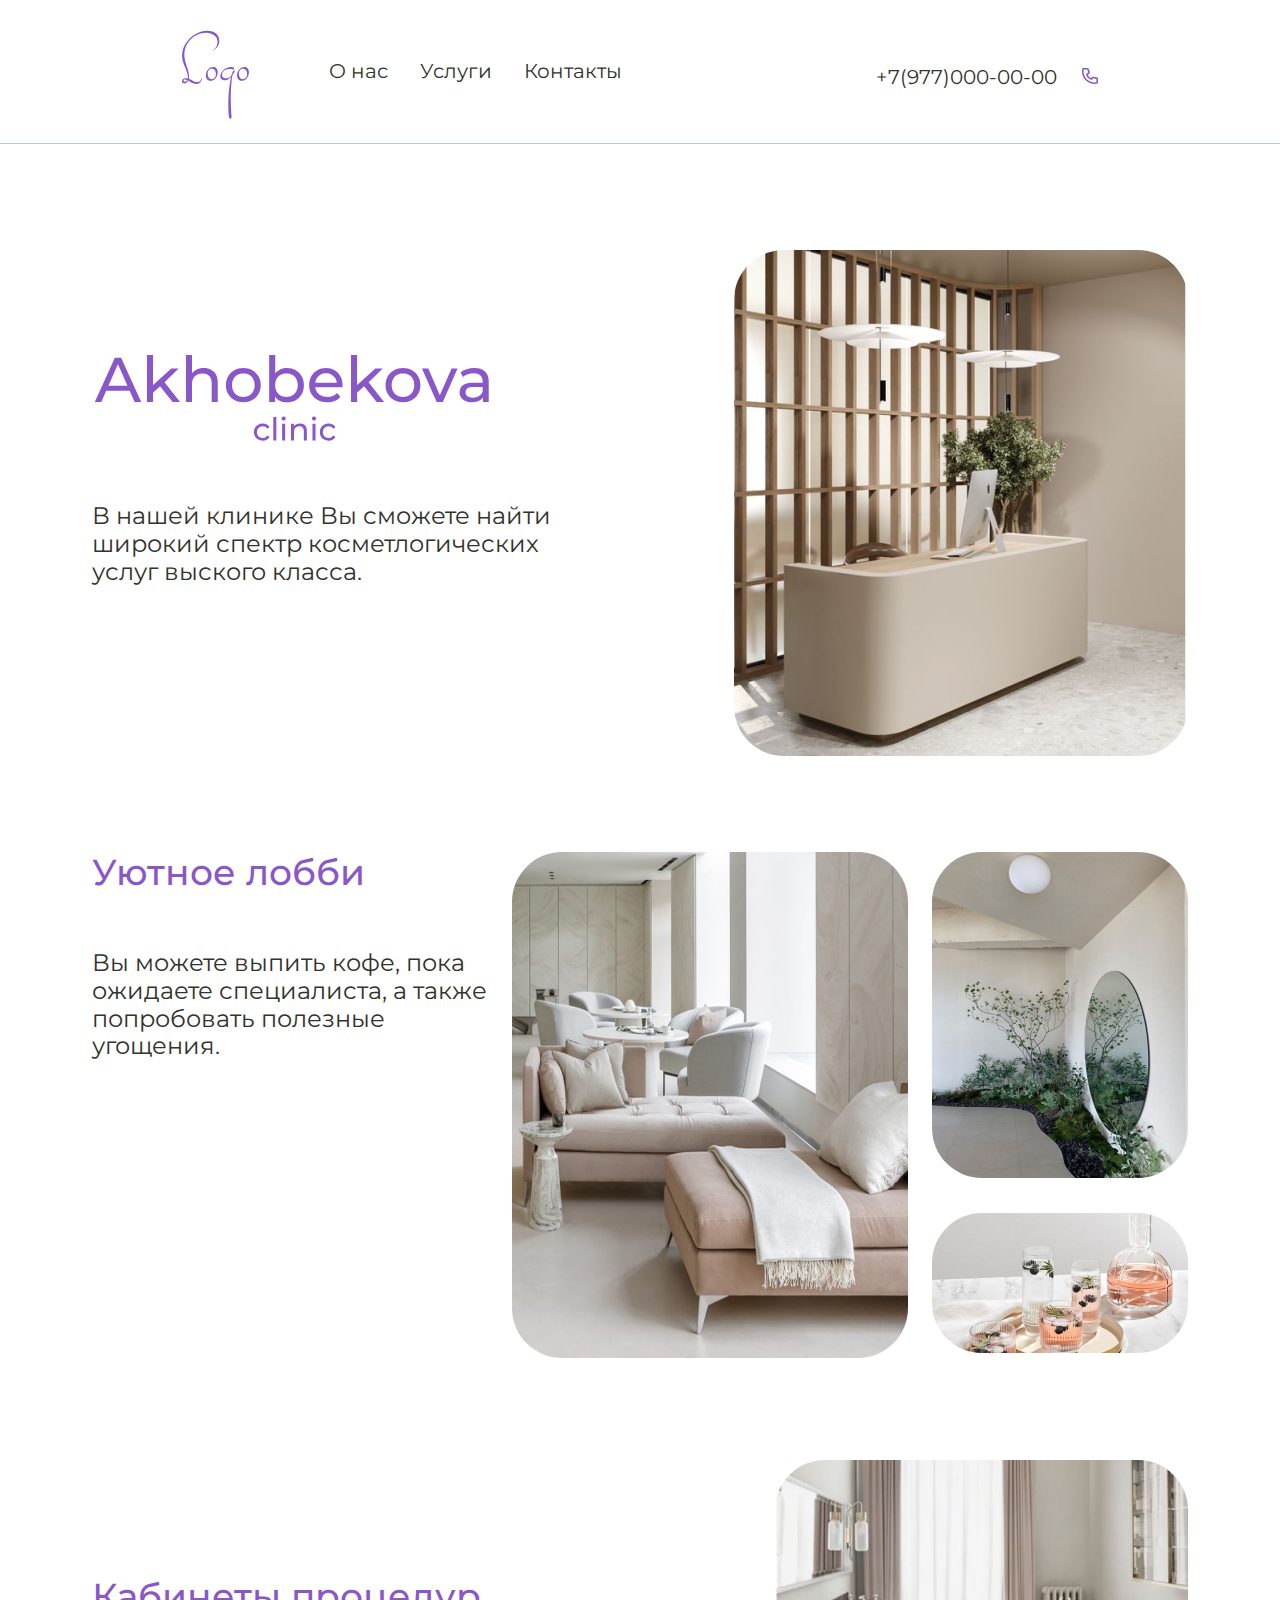
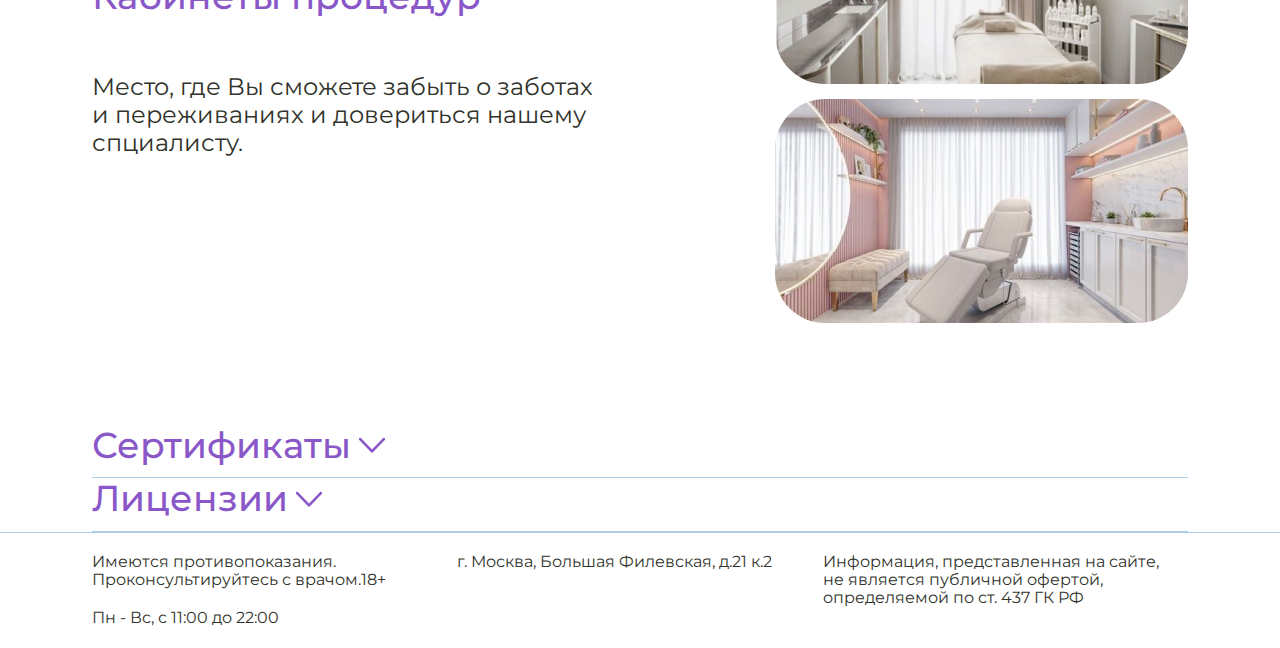
==== commit b9e4ef62: "add services" ====
--- a/about-us.html
+++ b/about-us.html
@@ -37,7 +37,7 @@
                     <nav class="header__menu">
                         <ul class="header__menu-item">
                             <li><a href="./about-us.html">О нас</a></li>
-                            <li><a href="!#">Услуги</a></li>
+                            <li><a href="./services.html">Услуги</a></li>
                             <li><a href="./contacts.html">Контакты</a></li>
                         </ul>
                     </nav>
@@ -60,7 +60,7 @@
                         косметлогических<br>услуг выского класса.</p>
                 </div>
                 <picture class="section__item-2">
-                    <source srcset="./images/4-mob.jpg" media="(max-width: 375px)">
+                    <source srcset="./images/4-mob.jpg" media="(max-width: 768px)">
                     <img src="./images/4.jpg" alt="photo-4" class="section__img item__img">
                 </picture>
             </div>
@@ -73,11 +73,11 @@
                         попробовать полезные угощения.</p>
                 </div>
                 <picture class="section__grid-2">
-                    <source srcset="./images/5-mob.jpg" media="(max-width: 375px)">
+                    <source srcset="./images/5-mob.jpg" media="(max-width: 768px)">
                     <img src="./images/5.jpg" alt="photo-5" class="section__img item__img">
                 </picture>
                 <picture class="section__grid-3">
-                    <source srcset="./images/6-mob.jpg" media="(max-width: 375px)">
+                    <source srcset="./images/6-mob.jpg" media="(max-width: 768px)">
                     <img src="./images/6.jpg" alt="photo-6" class="section__img item__img-1">
                 </picture>
                 <picture class="section__grid-3">
@@ -94,11 +94,11 @@
                 </div>
                 <div class="section__item-2">
                     <picture>
-                        <source srcset="./images/8-mob.jpg" media="(max-width: 500px)">
+                        <source srcset="./images/8-mob.jpg" media="(max-width: 768px)">
                         <img src="./images/8.jpg" alt="photo-8" class="section__img item__img-3">
                     </picture>
                     <picture>
-                        <source srcset="./images/9-mob.jpg" media="(max-width: 500px)">
+                        <source srcset="./images/9-mob.jpg" media="(max-width: 768px)">
                         <img src="./images/9.jpg" alt="photo-9" class="section__img item__img-3">
                     </picture>
                 </div>
@@ -130,25 +130,27 @@
                     </div>
                     <div class="accordion__wrapper">
                         <picture class="accordion__content">
-                            <source srcset="./images/licenses-mob.jpg" media="(max-width: 375px)">
+                            <source srcset="./images/licenses-mob.jpg" media="(max-width: 768px)">
                             <img src="./images/licenses.jpg" alt="" class="accordion__img">
                         </picture>
                     </div>
                 </div>
             </div>
         </section>
-        <footer class="container">
-            <div class="footer border-top">
-                <div class="footer__item">
-                    <p class="footer__item-1">Имеются противопоказания. Проконсультируйтесь с&nbsp;врачом.18+</p>
-                    <p>Пн - Вс, с 11:00 до 22:00</p>
-                </div>
-                <div class="footer__item">
-                    г. Москва, Большая Филевская, д.21 к.2
-                </div>
-                <div class="footer__item">
-                    Информация, представленная на&nbsp;сайте, не&nbsp;является публичной офертой, определяемой
-                    по&nbsp;ст.&nbsp;437&nbsp;ГК РФ
+        <footer class="border-top">
+            <div class="container">
+                <div class="footer ">
+                    <div class="footer__item">
+                        <p class="footer__item-1">Имеются противопоказания. Проконсультируйтесь с&nbsp;врачом.18+</p>
+                        <p>Пн - Вс, с 11:00 до 22:00</p>
+                    </div>
+                    <div class="footer__item">
+                        г. Москва, Большая Филевская, д.21 к.2
+                    </div>
+                    <div class="footer__item">
+                        Информация, представленная на&nbsp;сайте, не&nbsp;является публичной офертой, определяемой
+                        по&nbsp;ст.&nbsp;437&nbsp;ГК РФ
+                    </div>
                 </div>
             </div>
         </footer>
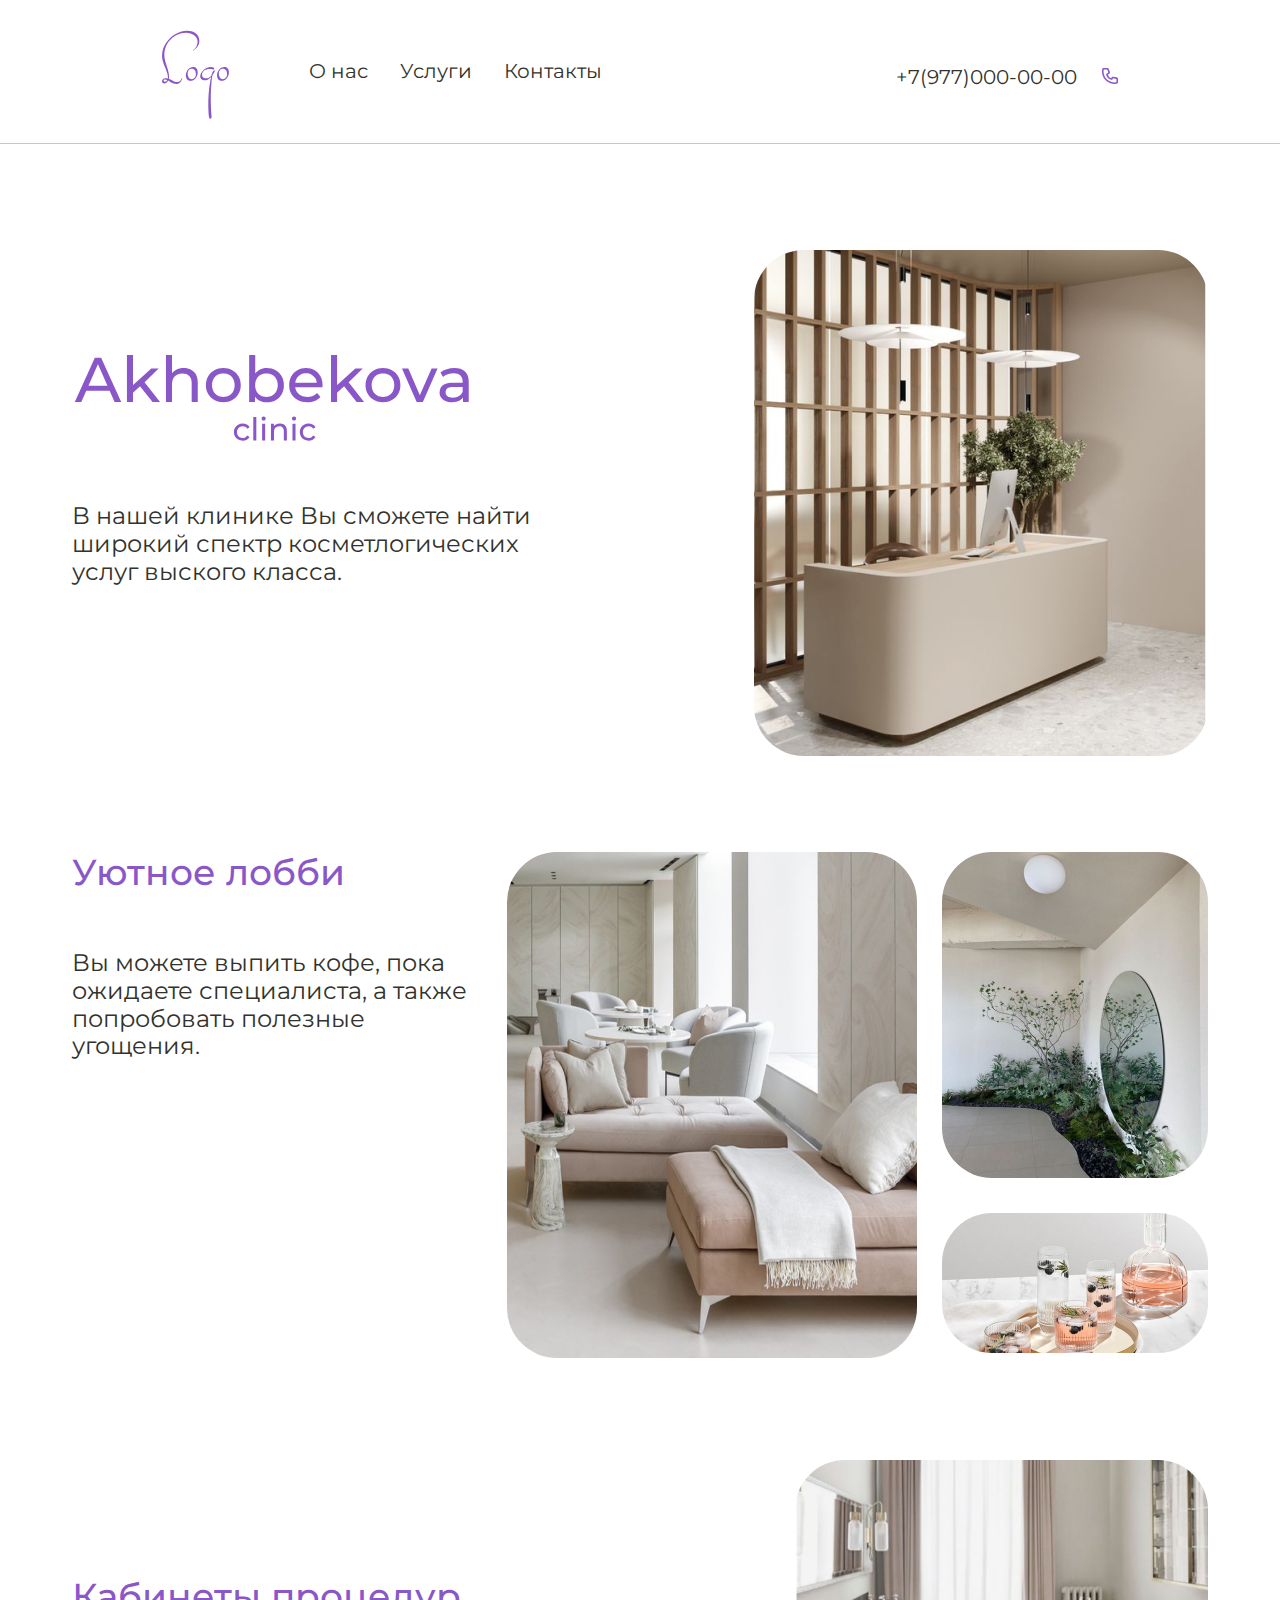
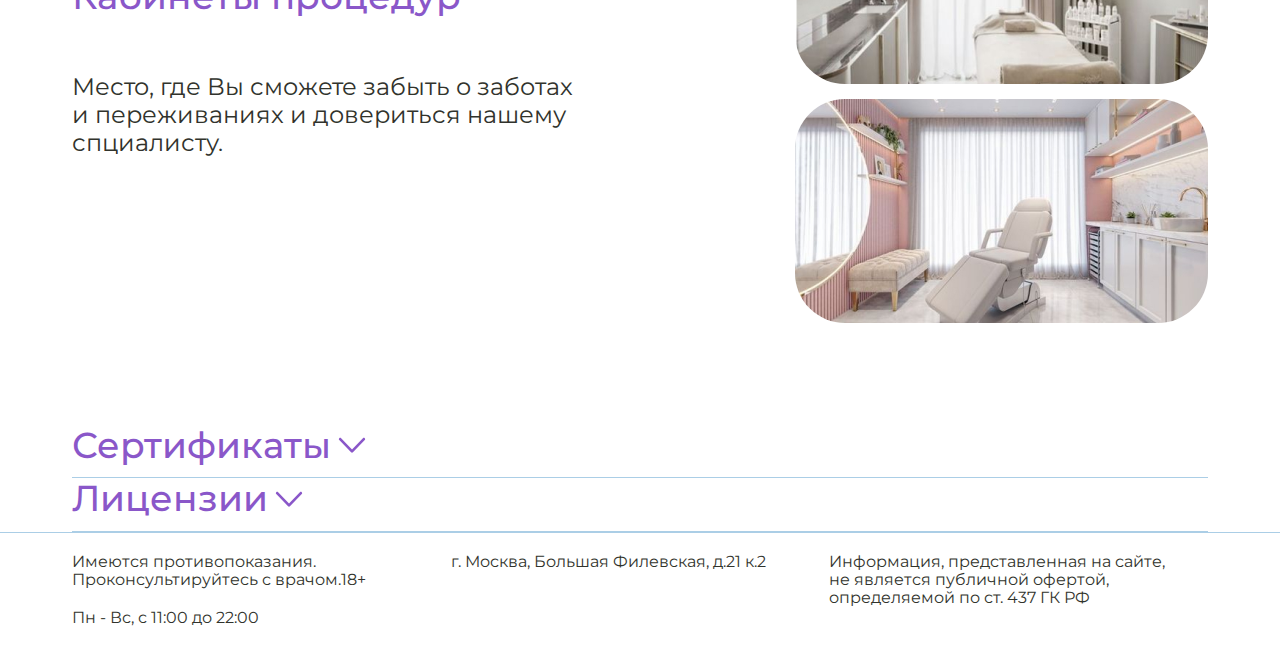
==== commit dc0158b1: "fixed" ====
--- a/about-us.html
+++ b/about-us.html
@@ -113,9 +113,29 @@
                     </div>
                     <div class="accordion__wrapper">
                         <div class="accordion__content">
-                            <img src="./images/10.jpg" alt="photo-10" class="accordion__img">
-                            <!-- <img src="./images/10.jpg" alt="photo-10" class="accordion__img">
-                            <img src="./images/10.jpg" alt="photo-10" class="accordion__img"> -->
+                            <div class="slider accordion__slider" data-pagination="true">
+                                <div class="swiper">
+                                    <div class="swiper-wrapper">
+                                        <div class="swiper-slide">
+                                            <img src="./images/10.jpg" alt="photo-10" class="accordion__img">
+                                        </div>
+                                        <div class="swiper-slide">
+                                            <img src="./images/10.jpg" alt="photo-10" class="accordion__img">
+                                        </div>
+                                        <div class="swiper-slide">
+                                            <img src="./images/10.jpg" alt="photo-10" class="accordion__img">
+                                        </div>
+                                    </div>
+                                </div>
+                                <div class="slider__controls">
+                                    <button class="slider__button slider__button--prev">
+                                        <img src="/images/arrow-left.svg" alt="сладер в лево">
+                                    </button>
+                                    <button class="slider__button slider__button--next">
+                                        <img src="/images/arrow-right.svg" alt="сладер в право">
+                                    </button>
+                                </div>
+                            </div>
                         </div>
                     </div>
                 </div>
--- a/styles/style.css
+++ b/styles/style.css
@@ -27,10 +27,6 @@
     padding: 0;
 }
 
-.for-mobile {
-    display: none !important;
-}
-
 body {
     font-family: var(--font-family);
     font-size: var(--font-size);
@@ -70,7 +66,7 @@
 /* layout */
 
 .container {
-    max-width: 1136px;
+    max-width: 1176px;
     padding-left: 20px;
     padding-right: 20px;
     margin: 0 auto;
@@ -92,6 +88,12 @@
     border-top: 1px solid var(--color-border);
 }
 
+.border-radius {
+    border-radius: 50px;
+}
+
+
+
 .header__container {
     display: flex;
     align-items: center;
@@ -126,7 +128,7 @@
 }
 
 .hamburger-inner {
-    background-color: var(--color-brand-btn-hover);   
+    background-color: var(--color-brand-btn-hover);
 }
 
 .hamburger-inner:after {
@@ -146,6 +148,19 @@
 }
 
 /* section */
+
+.section {
+    display: grid;
+    grid-template-columns: repeat(2, 1fr);
+    align-items: center;
+    margin: 96px 0;
+}
+
+.section__title {
+    font-size: 36px;
+    font-weight: 500;
+    color: var(--color-brand);
+}
 
 .section__text {
     padding: 56px 0;
@@ -178,6 +193,22 @@
     height: 224px;
 }
 
+/* slider */
+
+.slider__button {
+    width: 40px;
+    height: 40px;
+}
+
+.slider__button img {
+    width: 100%;
+    height: 100%;
+}
+
+.services__slider .slider__controls {
+    display: none;
+}
+
 /* clinic*/
 
 .clinic {
@@ -186,14 +217,6 @@
     align-items: center;
     margin: 96px 0 48px;
 }
-.section {
-    display: grid;
-    grid-template-columns: repeat(2, 1fr);
-    align-items: center;
-    margin: 96px 0;
-}
-
-
 
 /* btn */
 
@@ -232,6 +255,10 @@
 /* serviсes */
 
 .serviсes {
+    padding: 48px 0;
+}
+
+.serviсes__body {
     display: grid;
     grid-template-columns: repeat(2, 1fr);
     gap: 40px;
@@ -242,12 +269,6 @@
     padding: 100px 0;
 }
 
-.section__title {
-    font-size: 36px;
-    font-weight: 500;
-    color: var(--color-brand);
-}
-
 .services__text {
     font-size: 24px;
     padding: 20px 0 48px;
@@ -262,31 +283,25 @@
     font-weight: 500;
 }
 
-/* services-offer */
-
-.services-offer {
-    display: grid;
-    grid-template-columns: repeat(12, 1fr);
-    gap: 20px;
-    text-align: center;
-}
-
-.services-offer__item {
+/* services__offer */
+
+.services__offer-item {
     grid-column: span 4;
     padding: 52px 0;
 
     border-radius: 50px;
     border: 1px solid var(--color-border);
+    text-align: center;
     background: #FFF;
 }
 
-.services-offer__title {
+.services__offer-title {
     color: var(--color-brand);
     font-size: 32px;
     font-weight: 500;
 }
 
-.services-offer__text {
+.services__offer-text {
     font-size: 20px;
     color: var(--color-black);
     margin: 38px 0;
@@ -298,8 +313,6 @@
 .serviсes__doptext {
     font-size: 20px;
     color: var(--color-black);
-
-    padding: 48px 0;
 }
 
 /* specialist */
@@ -360,9 +373,16 @@
     object-fit: contain;
 }
 
+.accordion__slider .slider__controls {
+    display: flex;
+    justify-content: center;
+    margin-top: 16px;
+    gap: 20px;
+}
+
 /* footer */
 
-.footer{
+.footer {
     display: grid;
     grid-template-columns: repeat(3, 1fr);
 
@@ -406,7 +426,8 @@
     z-index: 1;
     width: 100%;
     height: 100%;
-    background-color: rgba(0, 0, 0, 0.60);;
+    background-color: rgba(0, 0, 0, 0.60);
+    ;
 }
 
 .popup__close {
@@ -459,7 +480,7 @@
     font-weight: 500;
 }
 
-.test__body{
+.test__body {
     padding: 40px 57px 60px 57px;
     position: relative;
 }
@@ -492,6 +513,10 @@
 
 .text--brend-noneunnderline {
     color: var(--color-brand);
+    font-weight: 500;
+}
+
+.fw-500 {
     font-weight: 500;
 }
 
@@ -524,7 +549,7 @@
     vertical-align: middle;
     box-sizing: border-box;
     border-radius: 300px;
-    background-color:#ffffff;
+    background-color: #ffffff;
 
     display: inline-flex;
     justify-content: center;
@@ -541,11 +566,11 @@
     border-radius: 300px;
 }
 
-.test input:checked + .test__radio:before {
+.test input:checked+.test__radio:before {
     opacity: 1;
 }
 
-.test input:checked + .test__radio {
+.test input:checked+.test__radio {
     border-color: var(--color-input);
 }
 
@@ -558,14 +583,14 @@
     vertical-align: middle;
     box-sizing: border-box;
     border-radius: 5px;
-    background-color:#ffffff;
+    background-color: #ffffff;
 
     display: inline-flex;
     justify-content: center;
     align-items: center;
 }
 
-.test input:checked + .test__checkbox {
+.test input:checked+.test__checkbox {
     background-image: url(./check.svg);
     border: none;
 }
@@ -627,10 +652,193 @@
     align-items: center;
 }
 
-
-
-
-
-
-
-
+/* services-card */
+
+.services-card {
+    padding: 48px 0;
+    margin: 96px 0;
+}
+
+.services-card__item {
+    display: grid;
+    grid-template-columns: repeat(2, 1fr);
+}
+
+.services-card__title {
+    font-size: 48px;
+    font-weight: 500;
+    color: var(--color-brand);
+    text-align: center;
+
+    display: flex;
+    align-items: center;
+}
+
+.services-card__text {
+    padding-bottom: 56px;
+}
+
+
+.services-card__body {
+    display: flex;
+    justify-content: space-between;
+}
+
+.services-card__body-item {
+    display: flex;
+    width: 252px;
+    padding: 10px 32px;
+    justify-content: center;
+    align-items: center;
+    gap: 10px;
+    border-radius: 50px;
+    border: 1px solid #ABCEE6;
+    background: #FFF;
+    text-align: center;
+}
+
+.services-card__body-text {
+    font-size: 20px;
+    font-weight: 500;
+    color: var(--color-brand);
+}
+
+/* breadcrumb */
+
+.breadcrumb {
+    display: flex;
+    gap: 5px;
+    margin: 48px 0;
+
+    font-size: 16px;
+}
+
+/* bio */
+
+.bio {
+    display: grid;
+    grid-template-columns: repeat(6, 1fr);
+    gap: 24px;
+    margin-bottom: 48px;
+}
+
+.bio__item-title {
+    display: flex;
+    justify-content: space-between;
+}
+
+.bio__title {
+    font-size: 64px;
+    font-weight: 500;
+    color: var(--color-brand);
+}
+
+.bio__text {
+    line-height: 127%;
+    max-width: 664px;
+    padding: 56px 0 48px;
+}
+
+.bio__item {
+    grid-column: span 4;
+}
+
+.bio__slider {
+    grid-column: span 2;
+}
+
+.bio__slider-img {
+    height: 436px;
+    max-width: 100%;
+    border-radius: 50px;
+}
+
+
+/* recom */
+
+.recom {
+    display: grid;
+    grid-template-columns: repeat(8, 1fr);
+    gap: 20px;
+
+    padding: 48px 0;
+}
+
+.recom__title {
+    font-size: 36px;
+    font-weight: 500;
+    color: var(--color-brand);
+}
+
+.recom__text {
+    font-size: 20px;
+
+    padding-top: 56px;
+}
+
+.recom__item-1 {
+    grid-column: span 3;
+}
+
+.recom__item-2 {
+    grid-column: span 2;
+}
+
+.recom__item-3 {
+    grid-column: span 3;
+}
+
+/* price */
+
+.prices {
+    margin: 48px 0 96px;
+}
+
+.prices__title {
+    font-size: 36px;
+    font-weight: 500;
+    color: var(--color-brand);
+}
+
+.price {
+    display: flex;
+    gap: 20px;
+
+    padding-top: 50px;
+}
+
+.price__item {
+    width: 211px;
+    height: 225px;
+
+    border-radius: 50px;
+    border: 1px solid var(--color-border);
+    background: var(--color-background);
+
+    display: inline-flex;
+    flex-direction: column;
+    justify-content: center;
+    align-items: center;
+    gap: 24px;
+}
+
+/* swiper */
+
+.swiper-pagination-bullet {
+    width: 16px;
+    height: 16px;
+    border-radius: 50%;
+    border: 1px solid var(--color-brand);
+    background-color: #FFF;
+    opacity: var(--color-brand);
+}
+
+.swiper-pagination-bullet-active {
+    background-color: var(--color-brand);
+}
+
+.slider__pagination.swiper-pagination-clickable.swiper-pagination-bullets.swiper-pagination-horizontal {
+    display: flex;
+    justify-content: center;
+    padding: 20px;
+}--- a/styles/media.css
+++ b/styles/media.css
@@ -1,6 +1,22 @@
+@media screen and (width > 1023px) {
+    /* services__offer */
+
+    .services__offer {
+        display: grid;
+        grid-template-columns: repeat(12, 1fr);
+        gap: 20px;
+        text-align: center;
+    }
+
+    .for-mobile {
+        display: none !important;
+    }
+}
+
 @media screen and (width < 1024px) {
-    .for-mobile {
-        display: block !important;
+
+    .for-desktop {
+        display: none !important;
     }
 
     .clinic {
@@ -44,7 +60,7 @@
         margin-bottom: 36px;
     }
 
-    .serviсes {
+    .serviсes__body {
         grid-template-columns: 1fr;
         justify-items: center;
         padding: 0;
@@ -57,6 +73,17 @@
         padding: 50px 0;
     }
 
+    .serviсes__offer {
+        display: flex;
+    }
+
+    .services__slider .slider__controls {
+        display: flex;
+        justify-content: center;
+        margin-top: 16px;
+        gap: 20px;
+    }
+
     .specialist {
         grid-template-columns: 1fr;
         justify-items: center;
@@ -77,7 +104,6 @@
 
     .swiper {
        max-width: 558px;
-       overflow: auto;
     }
     
     .swiper-button-next {
@@ -108,6 +134,58 @@
     .contact__map {
         justify-content: center;
     }
+
+    .bio {
+        grid-template-columns: 1fr;
+        text-align: center;
+    }
+
+    .bio__text {
+        max-width: max-content;
+    }
+
+    .bio__img {
+        display: none;
+    }
+
+    .bio__item {
+        grid-column: 1;
+    }
+    
+    .bio__item-title {
+        display: block;
+    }
+
+    .bio__slider {
+        grid-column: 1;
+    }
+
+    .recom {
+        grid-template-columns: 1fr;
+        text-align: center;
+    }
+
+    .price {
+        display: flex;
+        gap: 0;
+    }
+    
+    .price__item {
+        width: 350px;
+        height: 350px;
+    }
+
+    .prices__title {
+        text-align: center;
+    }
+
+    .prices__slider .slider__controls {
+        display: flex;
+        justify-content: center;
+        margin-top: 16px;
+        gap: 20px;
+    }
+
 }
 
 @media screen and (width < 768px) {
@@ -182,27 +260,24 @@
     .accordion__header {
         font-size: 32px;
     }
-}
-
-@media screen and (width < 500px) {
+    .item__img--none {
+        display: none;
+    }
+
+    .item__img {
+        max-width: 100%;
+        object-fit: cover;
+        height: auto;
+    }
+    
+    .item__img-2 {
+        display: none;
+    }
+
     .item__img-3 {
         max-width: 100%;
         height: 124px;
     } 
 }
 
-@media screen and (width < 375px) {
-    .item__img--none {
-        display: none;
-    }
-
-    .item__img {
-        max-width: 100%;
-        object-fit: cover;
-        height: auto;
-    }
-    
-    .item__img-2 {
-        display: none;
-    }
-}
+
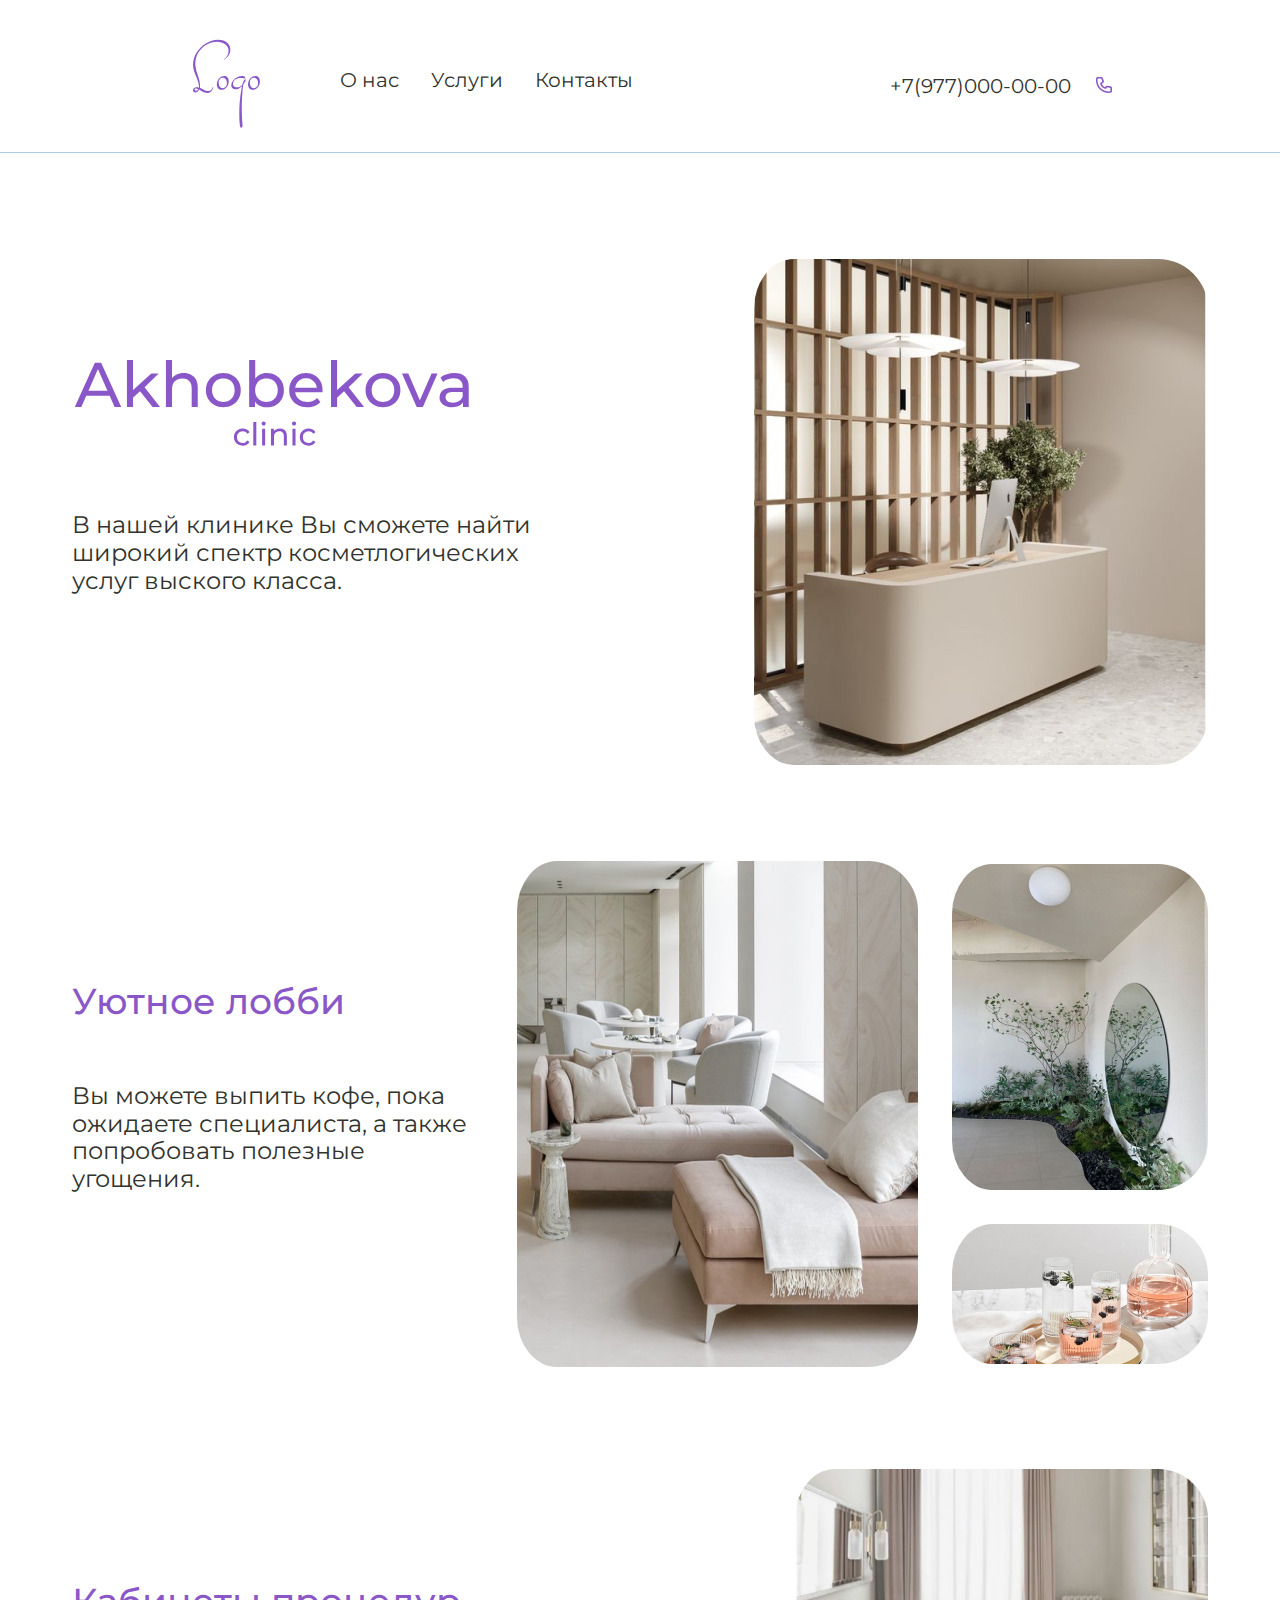
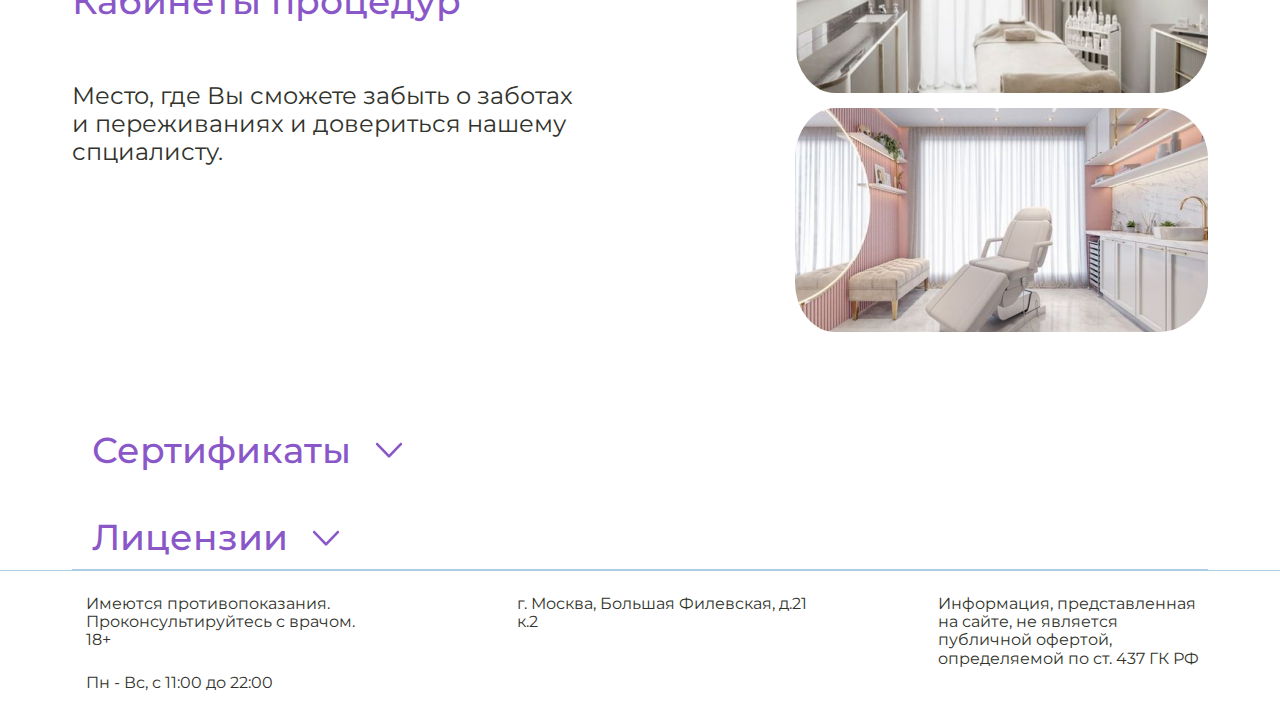
==== commit f96da6ba: "mobile" ====
--- a/about-us.html
+++ b/about-us.html
@@ -107,8 +107,8 @@
         <section>
             <div class="container">
                 <div class="accordion js-accordion">
-                    <div class="accordion__header border-bottom">
-                        <span>Сертификаты</span>
+                    <div class="accordion__header  accordion__header--loyout">
+                        <span  class="accordion__header--text">Сертификаты</span>
                         <img src="./images/str-1.svg" alt="" class="accordion__arrow" height="20">
                     </div>
                     <div class="accordion__wrapper">
@@ -129,10 +129,10 @@
                                 </div>
                                 <div class="slider__controls">
                                     <button class="slider__button slider__button--prev">
-                                        <img src="/images/arrow-left.svg" alt="сладер в лево">
+                                        <img src="./images/arrow-left.svg" alt="сладер в лево">
                                     </button>
                                     <button class="slider__button slider__button--next">
-                                        <img src="/images/arrow-right.svg" alt="сладер в право">
+                                        <img src="./images/arrow-right.svg" alt="сладер в право">
                                     </button>
                                 </div>
                             </div>
@@ -145,7 +145,7 @@
             <div class="container">
                 <div class="accordion js-accordion">
                     <div class="accordion__header border-bottom">
-                        <span>Лицензии</span>
+                        <span class="accordion__header--text">Лицензии</span>
                         <img src="./images/str-1.svg" alt="" class="accordion__arrow" height="20">
                     </div>
                     <div class="accordion__wrapper">
@@ -159,15 +159,15 @@
         </section>
         <footer class="border-top">
             <div class="container">
-                <div class="footer ">
+                <div class="footer">
                     <div class="footer__item">
-                        <p class="footer__item-1">Имеются противопоказания. Проконсультируйтесь с&nbsp;врачом.18+</p>
-                        <p>Пн - Вс, с 11:00 до 22:00</p>
+                        <p class="footer__item--1">Имеются противопоказания. Проконсультируйтесь с&nbsp;врачом.<br> 18+</p>
+                        <p class="footer__item--2">Пн - Вс, с 11:00 до 22:00</p>
                     </div>
-                    <div class="footer__item">
+                    <div class="footer__item footer__item--3">
                         г. Москва, Большая Филевская, д.21 к.2
                     </div>
-                    <div class="footer__item">
+                    <div class="footer__item footer__item--4">
                         Информация, представленная на&nbsp;сайте, не&nbsp;является публичной офертой, определяемой
                         по&nbsp;ст.&nbsp;437&nbsp;ГК РФ
                     </div>
--- a/styles/style.css
+++ b/styles/style.css
@@ -66,9 +66,7 @@
 /* layout */
 
 .container {
-    max-width: 1176px;
-    padding-left: 20px;
-    padding-right: 20px;
+    max-width: 1136px;
     margin: 0 auto;
 }
 
@@ -98,8 +96,8 @@
     display: flex;
     align-items: center;
     justify-content: space-between;
-    padding: 0 90px;
-    margin: 28px 0 16px;
+    padding: 0 96px 0 121px;
+    margin: 37px 0 16px;
 
     font-size: var(--font-size-nav);
 }
@@ -162,12 +160,21 @@
     color: var(--color-brand);
 }
 
+.section__subtitle {
+    font-size: 36px;
+    font-weight: 500;
+    color: var(--color-brand);
+    padding-top: 49px;
+    padding-left: 8px;
+}
+
 .section__text {
-    padding: 56px 0;
+    padding: 60px 0;
 }
 
 .section__img {
     border-radius: 50px;
+    padding-left: 10px;
 }
 
 .item__img {
@@ -215,8 +222,17 @@
     display: grid;
     grid-template-columns: repeat(2, 1fr);
     align-items: center;
-    margin: 96px 0 48px;
-}
+    margin: 90px 0 44px;
+}
+
+.clinic__item {
+    padding-left: 10px;
+}
+
+.clinic__item-img {
+    padding-top: 12px;
+}
+
 
 /* btn */
 
@@ -228,7 +244,7 @@
     max-width: 254px;
     border: 1px solid var(--color-brand);
     border-radius: 50px;
-    padding: 12px 60px;
+    padding: 12px 64px;
 
     font-size: 20px;
 }
@@ -241,6 +257,7 @@
 .btn--black {
     background-color: var(--color-brand-btn);
     color: #FFF;
+    padding: 12px 62px;
 }
 
 .btn--input {
@@ -261,17 +278,15 @@
 .serviсes__body {
     display: grid;
     grid-template-columns: repeat(2, 1fr);
-    gap: 40px;
-    padding: 48px 0;
 }
 
 .serviсes__item {
-    padding: 100px 0;
+    padding: 100px 0 100px 40px ;
 }
 
 .services__text {
     font-size: 24px;
-    padding: 20px 0 48px;
+    padding: 22px 0 48px 8px;
 }
 
 .padding-left {
@@ -304,7 +319,7 @@
 .services__offer-text {
     font-size: 20px;
     color: var(--color-black);
-    margin: 38px 0;
+    padding: 42px 0;
 
     display: grid;
     gap: 16px;
@@ -313,6 +328,8 @@
 .serviсes__doptext {
     font-size: 20px;
     color: var(--color-black);
+    margin-top: 47px;
+    padding-left: 16px;
 }
 
 /* specialist */
@@ -320,15 +337,19 @@
 .specialist {
     display: grid;
     grid-template-columns: repeat(2, 1fr);
-    gap: 82px;
+    gap: 46px;
     padding: 48px 0;
 }
 
+.specialist__item {
+    padding-left: 4px;
+}
+
 .specialist__title {
     color: var(--color-brand);
     font-size: 64px;
     font-weight: 500;
-    padding: 84px 0 56px;
+    padding: 84px 0 60px;
 }
 
 /* accordion */
@@ -339,19 +360,28 @@
 }
 
 .accordion__header {
+    padding-left: 20px;
+    padding-bottom: 10px;
+    margin-top: -4px;
+    cursor: pointer;
+
+    display: flex;
+    align-items: center;
+}
+
+.accordion__header--text {
     color: var(--color-brand);
     font-weight: 500;
     font-size: 36px;
-    padding-bottom: 11px;
-    cursor: pointer;
-
-    display: flex;
-    align-items: center;
+}
+
+.accordion__header--loyout {
+    margin-bottom: 40px;
 }
 
 .accordion__content {
     display: none;
-    padding: 48px 0 98px;
+    padding-top: 48px;
 }
 
 .accordion.show .accordion__content {
@@ -364,6 +394,7 @@
 
 .accordion__arrow {
     transition: 0.3s;
+    padding-left: 17px;
 }
 
 .accordion__img {
@@ -373,6 +404,10 @@
     object-fit: contain;
 }
 
+.accordion__slider {
+    margin: 0 auto;
+}
+
 .accordion__slider .slider__controls {
     display: flex;
     justify-content: center;
@@ -386,15 +421,27 @@
     display: grid;
     grid-template-columns: repeat(3, 1fr);
 
-    padding: 20px 0;
+    padding: 24px 0;
 }
 
 .footer__item {
     font-size: 16px;
 }
 
-.footer__item-1 {
-    padding-bottom: 20px;
+.footer__item--1 {
+    padding: 0 0 24px 14px;
+}
+
+.footer__item--2 {
+    padding-left: 14px;
+}
+
+.footer__item--3 {
+    padding-left: 66px;
+}
+
+.footer__item--4 {
+    padding-left: 109px;
 }
 
 /* popup */
@@ -608,6 +655,7 @@
     display: grid;
     grid-template-columns: repeat(8, 1fr);
     gap: 24px;
+    align-items: center;
 }
 
 .section__grid-1 {
@@ -645,6 +693,7 @@
 
 .contacts__text {
     padding-top: 20px;
+    display: block;
 }
 
 .contact__map {
@@ -671,7 +720,19 @@
     text-align: center;
 
     display: flex;
-    align-items: center;
+    flex-direction: column;
+    justify-content: center;
+    align-items: center;
+}
+
+.services-card__arrow {
+    margin-top: 20px;
+    width: 70px;
+    height: 32px;
+}
+
+.services-card__arrow--mob {
+    display: none;
 }
 
 .services-card__text {
--- a/styles/media.css
+++ b/styles/media.css
@@ -30,6 +30,15 @@
         text-align: center;
     }
 
+    .section__text {
+        padding: 40px;
+    }
+
+    .section__subtitle {
+        padding: 0;
+        text-align: center;
+    }
+
     .section__grid {
         grid-template-columns: 1fr;
         justify-items: center;
@@ -60,6 +69,10 @@
         margin-bottom: 36px;
     }
 
+    .services__text {
+        text-align: center;
+    }
+
     .serviсes__body {
         grid-template-columns: 1fr;
         justify-items: center;
@@ -96,11 +109,6 @@
     .header__tell {
         display: none;
     }
-/* 
-    .services-offer{
-        display: flex;
-        gap: 0;
-    } */
 
     .swiper {
        max-width: 558px;
@@ -184,6 +192,62 @@
         justify-content: center;
         margin-top: 16px;
         gap: 20px;
+    }
+
+    .services__offer-title br {
+        display: none;
+    }
+
+    .footer br {
+        display: none;
+    }
+
+    .footer__item--3 {
+        padding-left: 14px;
+        padding-top: 24px;
+    }
+
+    .footer__item--4 {
+        padding-left: 14px;
+        padding-top: 24px;
+    }
+
+    .services-card__item {
+        grid-template-columns: 1fr;
+    }
+
+    .services-card__arrow {
+        display: none;
+    }
+
+    .services-card__arrow--mob {
+        display: block;
+        margin-top: 40px;
+        width: 70px;
+        height: 32px;
+    }
+
+    .services-card__text {
+        display: flex;
+        flex-direction: column;
+        justify-content: center;
+        align-items: center;
+        text-align: center;
+
+        padding-top: 40px;
+        padding-bottom: 0;
+    }
+
+    .services-card__body {
+        display: grid;
+        grid-template-columns: 1fr;
+        justify-items: center;
+        gap: 10px;
+    }
+
+    .services-card__body-item {
+        width: 360px;
+        height: 110px;
     }
 
 }
@@ -241,16 +305,17 @@
 
     .section__title {
         font-size: 32px;
-        padding: 20px 0 56px;
+        padding-top: 20px;
     }
 
     .section__text {
         font-size: 20px;
+        padding: 40px;
     }
 
     .specialist__title {
         font-size: 32px;
-        padding: 20px 0 56px;
+        padding: 10px 0 56px;
     }
 
     .specialist__text {
@@ -259,7 +324,9 @@
 
     .accordion__header {
         font-size: 32px;
-    }
+        justify-content: center;
+    }
+
     .item__img--none {
         display: none;
     }
@@ -278,6 +345,28 @@
         max-width: 100%;
         height: 124px;
     } 
+
+    .serviсes__item {
+        padding: 0;
+    }
+
+    .services__text {
+        font-size: 20px;
+    }
+
+    .section__subtitle {
+        font-size: 32px;
+    }
+
+    .services-card__title {
+        font-size: 32px;
+    }
+
+    .services-card__text {
+        font-size: 20px;
+    }
+
+    
 }
 
 
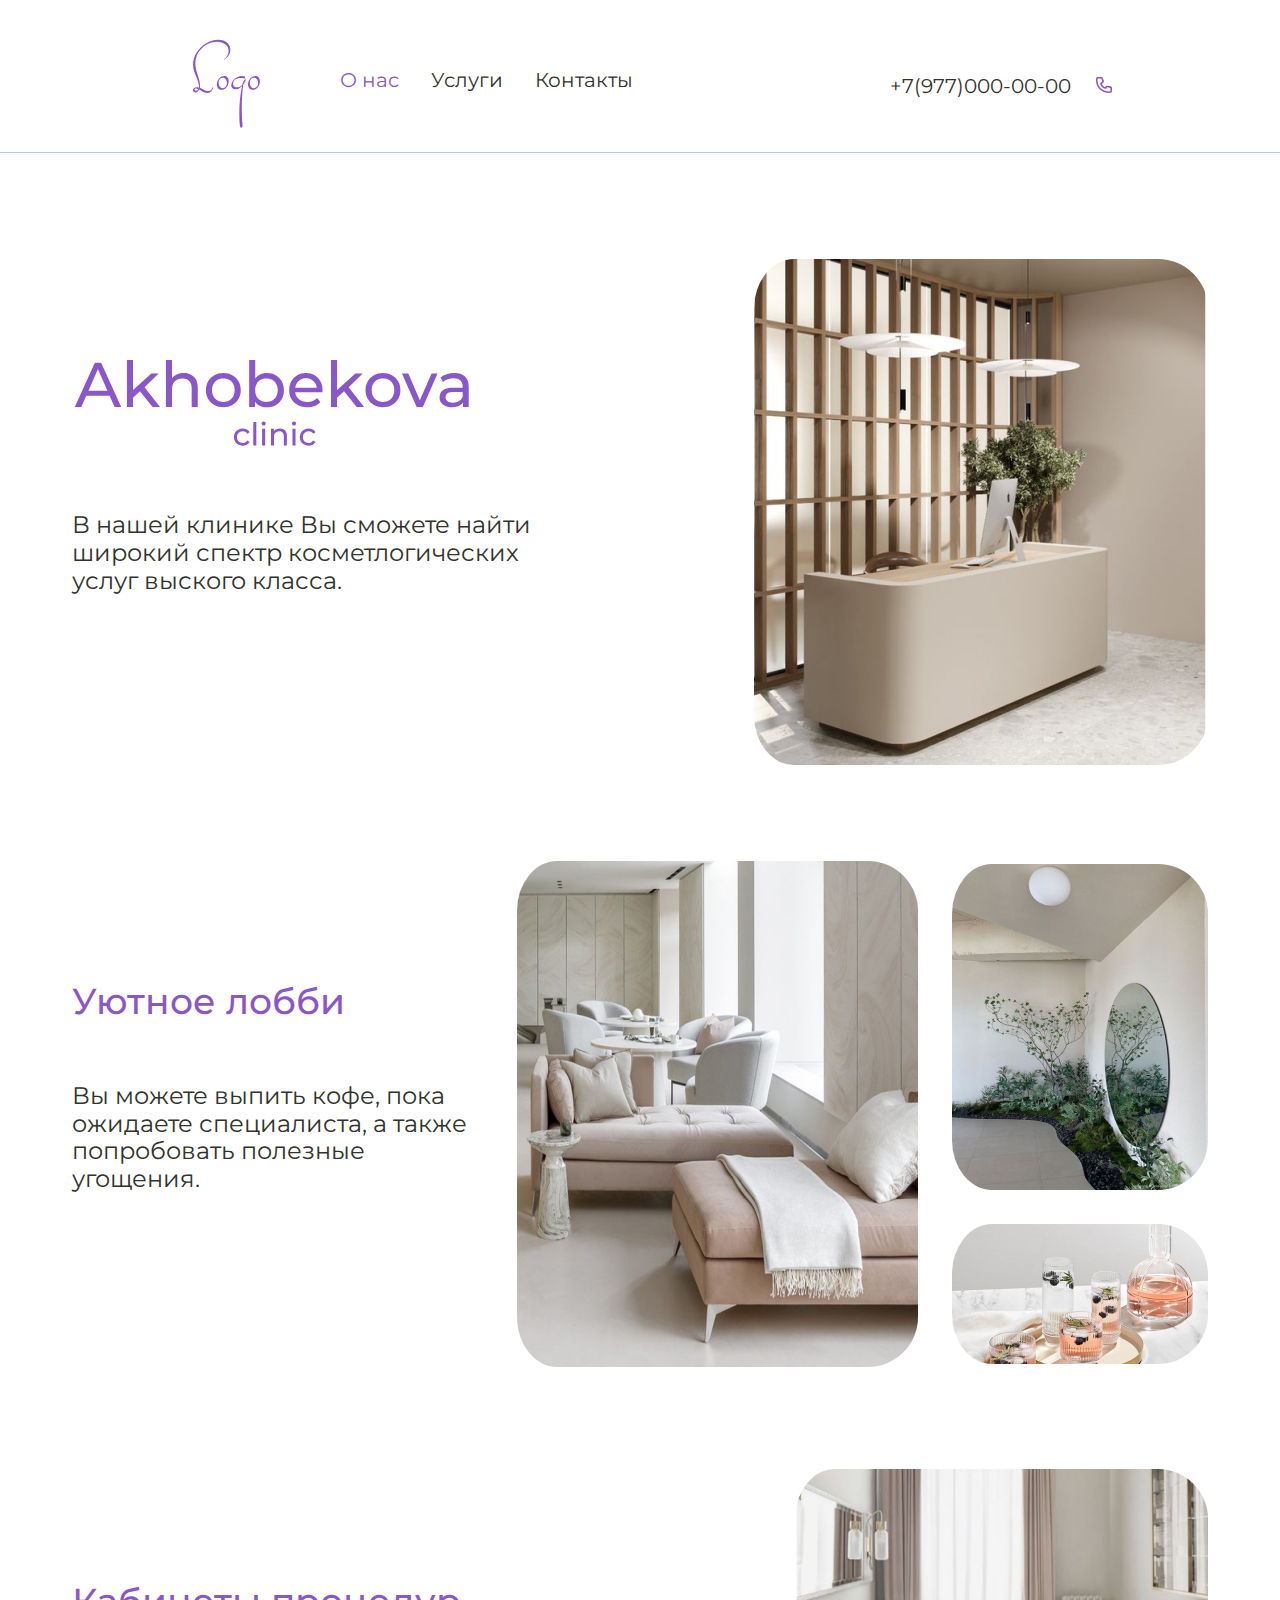
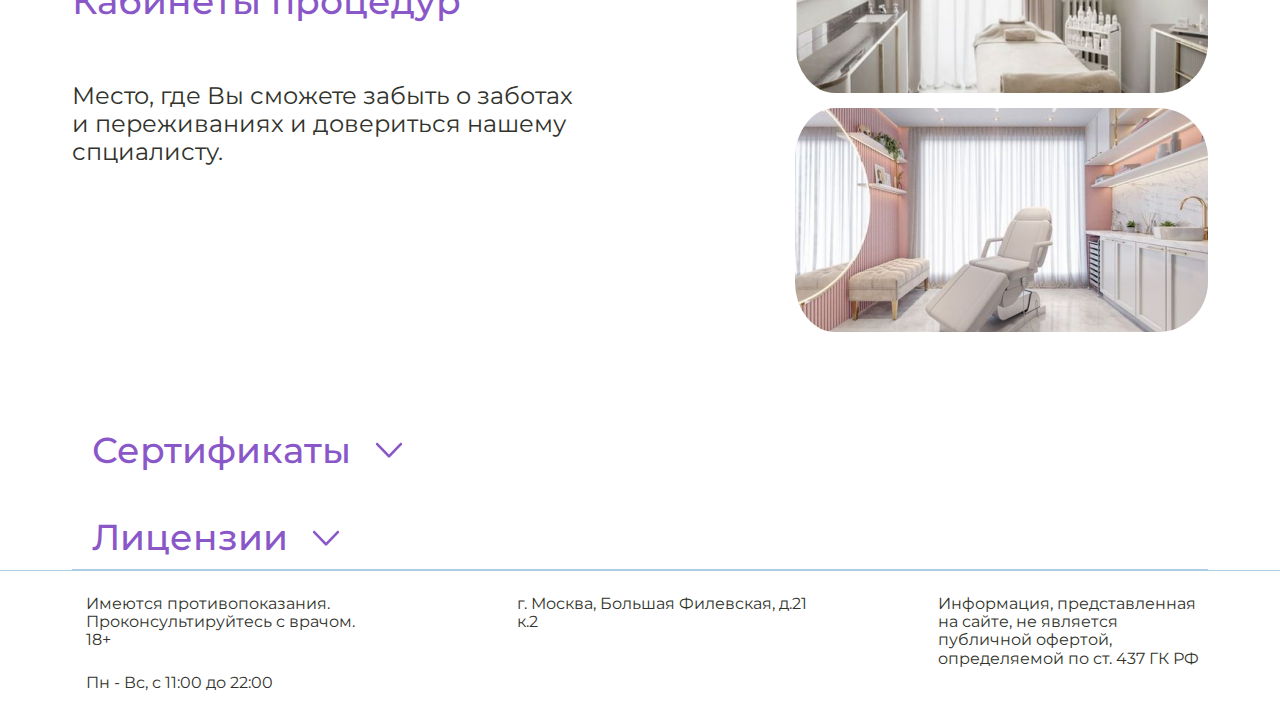
==== commit 03a11720: "fixed mob" ====
--- a/about-us.html
+++ b/about-us.html
@@ -36,7 +36,7 @@
 
                     <nav class="header__menu">
                         <ul class="header__menu-item">
-                            <li><a href="./about-us.html">О нас</a></li>
+                            <li><a href="./about-us.html" class="active">О нас</a></li>
                             <li><a href="./services.html">Услуги</a></li>
                             <li><a href="./contacts.html">Контакты</a></li>
                         </ul>
@@ -56,12 +56,12 @@
             <div class="section">
                 <div class="section__item">
                     <img src="./images/akhobekova-clinic.svg" alt="" width="400" height=86>
-                    <p class="section__text">В&nbsp;нашей клинике&nbsp;Вы сможете найти<br>широкий спектр
-                        косметлогических<br>услуг выского класса.</p>
+                    <p class="section__text">В&nbsp;нашей клинике&nbsp;Вы сможете найти<br> широкий спектр
+                        косметлогических<br> услуг выского класса.</p>
                 </div>
                 <picture class="section__item-2">
                     <source srcset="./images/4-mob.jpg" media="(max-width: 768px)">
-                    <img src="./images/4.jpg" alt="photo-4" class="section__img item__img">
+                    <img src="./images/4.jpg" alt="photo-4" class="section__img item__img border-radius">
                 </picture>
             </div>
         </section>
@@ -74,17 +74,18 @@
                 </div>
                 <picture class="section__grid-2">
                     <source srcset="./images/5-mob.jpg" media="(max-width: 768px)">
-                    <img src="./images/5.jpg" alt="photo-5" class="section__img item__img">
+                    <img src="./images/5.jpg" alt="photo-5" class="section__img item__img border-radius">
                 </picture>
                 <picture class="section__grid-3">
                     <source srcset="./images/6-mob.jpg" media="(max-width: 768px)">
-                    <img src="./images/6.jpg" alt="photo-6" class="section__img item__img-1">
+                    <img src="./images/6.jpg" alt="photo-6" class="section__img item__img-1 border-radius">
                 </picture>
                 <picture class="section__grid-3">
-                    <img src="./images/7.jpg" alt="photo-7" class="section__img item__img-2">
+                    <img src="./images/7.jpg" alt="photo-7" class="section__img item__img-2 border-radius">
                 </picture>
             </div>
         </section>
+        <!-- Кабинеты процедур -->
         <section class="container">
             <div class="section">
                 <div class="section__item">
@@ -95,16 +96,17 @@
                 <div class="section__item-2">
                     <picture>
                         <source srcset="./images/8-mob.jpg" media="(max-width: 768px)">
-                        <img src="./images/8.jpg" alt="photo-8" class="section__img item__img-3">
+                        <img src="./images/8.jpg" alt="photo-8" class="section__img item__img-3 border-radius">
                     </picture>
                     <picture>
                         <source srcset="./images/9-mob.jpg" media="(max-width: 768px)">
-                        <img src="./images/9.jpg" alt="photo-9" class="section__img item__img-3">
+                        <img src="./images/9.jpg" alt="photo-9" class="section__img item__img-3 border-radius">
                     </picture>
                 </div>
             </div>
         </section>
-        <section>
+        <section class="certificate">
+            <!-- Сертификаты -->
             <div class="container">
                 <div class="accordion js-accordion">
                     <div class="accordion__header  accordion__header--loyout">
@@ -113,7 +115,7 @@
                     </div>
                     <div class="accordion__wrapper">
                         <div class="accordion__content">
-                            <div class="slider accordion__slider" data-pagination="true">
+                            <div class="slider accordion__slider certificate__slider" data-pagination="true">
                                 <div class="swiper">
                                     <div class="swiper-wrapper">
                                         <div class="swiper-slide">
@@ -127,7 +129,7 @@
                                         </div>
                                     </div>
                                 </div>
-                                <div class="slider__controls">
+                                <div class="slider__controls certificate__slider--controls">
                                     <button class="slider__button slider__button--prev">
                                         <img src="./images/arrow-left.svg" alt="сладер в лево">
                                     </button>
@@ -141,6 +143,7 @@
                 </div>
             </div>
         </section>
+        <!-- Лицензии -->
         <section>
             <div class="container">
                 <div class="accordion js-accordion">
@@ -157,6 +160,7 @@
                 </div>
             </div>
         </section>
+        <!-- footer -->
         <footer class="border-top">
             <div class="container">
                 <div class="footer">
--- a/styles/style.css
+++ b/styles/style.css
@@ -90,8 +90,6 @@
     border-radius: 50px;
 }
 
-
-
 .header__container {
     display: flex;
     align-items: center;
@@ -113,10 +111,12 @@
     margin: 32px 0;
 }
 
-
-
 .header__tell {
     padding-right: 20px;
+}
+
+.active {
+    color: var(--color-brand);
 }
 
 /* hamburger */
@@ -267,6 +267,10 @@
 .btn--input:hover {
     background-color: var(--color-input);
     color: #FFF;
+}
+
+.test .btn {
+    padding: 12px 30px;
 }
 
 /* serviсes */
@@ -395,6 +399,7 @@
 .accordion__arrow {
     transition: 0.3s;
     padding-left: 17px;
+
 }
 
 .accordion__img {
@@ -402,6 +407,8 @@
     height: 583px;
     max-width: 100%;
     object-fit: contain;
+    display: block;
+    margin: 0 auto;
 }
 
 .accordion__slider {
@@ -413,6 +420,28 @@
     justify-content: center;
     margin-top: 16px;
     gap: 20px;
+}
+
+.certificate__slider {
+    position: relative;
+    width: 500px;
+    max-width: 100%;
+}
+
+.certificate__slider--controls .slider__button {
+    position: absolute;
+    top: 255px;
+    z-index: 2;
+}
+
+.certificate__slider--controls .slider__button--prev {
+    left: 0;
+    margin: 0 -30px;
+}
+
+.certificate__slider--controls .slider__button--next {
+    right: 0;
+    margin: 0 -30px;
 }
 
 /* footer */
@@ -513,6 +542,7 @@
     display: flex;
     flex-direction: column;
     width: 560px;
+    max-width: 100%;
     min-height: 512px;
 }
 
@@ -649,6 +679,16 @@
     margin-bottom: 0 !important;
 }
 
+.test__step {
+    display: none;
+    
+}
+
+.test__step.is-active {
+    display: block;
+
+}
+
 /* section__gr1d */
 
 .section__grid {
@@ -796,7 +836,7 @@
 
 .bio__text {
     line-height: 127%;
-    max-width: 664px;
+    /* max-width: 664px; */
     padding: 56px 0 48px;
 }
 
@@ -902,4 +942,5 @@
     display: flex;
     justify-content: center;
     padding: 20px;
-}+}
+
--- a/styles/media.css
+++ b/styles/media.css
@@ -14,6 +14,10 @@
 }
 
 @media screen and (width < 1024px) {
+    .container {
+        padding-left: 20px;
+        padding-right: 20px;
+    }
 
     .for-desktop {
         display: none !important;
@@ -28,6 +32,7 @@
         grid-template-columns: 1fr;
         justify-items: center;
         text-align: center;
+        margin: 50px 0;
     }
 
     .section__text {
@@ -37,6 +42,10 @@
     .section__subtitle {
         padding: 0;
         text-align: center;
+    }
+
+    .section__img {
+        padding-left: 0;
     }
 
     .section__grid {
@@ -144,7 +153,7 @@
     }
 
     .bio {
-        grid-template-columns: 1fr;
+        display: block;
         text-align: center;
     }
 
@@ -171,6 +180,11 @@
     .recom {
         grid-template-columns: 1fr;
         text-align: center;
+        gap: 40px;
+    }
+
+    .recom__item-2 {
+        grid-column: span 3;
     }
 
     .price {
@@ -250,9 +264,21 @@
         height: 110px;
     }
 
+    .accordion__arrow {
+        padding-left: 0;
+    }
+
+    .section__services .border-radius {
+        border-radius: 0;
+    }
+
 }
 
 @media screen and (width < 768px) {
+    .border-radius {
+        border-radius: 30px;
+    }
+
     .header__menu {
         display: none;
         flex-direction: column;
@@ -305,12 +331,28 @@
 
     .section__title {
         font-size: 32px;
-        padding-top: 20px;
+        padding-top: 0;
+    }
+
+    .section__subtitle {
+        font-size: 32px;
     }
 
     .section__text {
         font-size: 20px;
-        padding: 40px;
+        padding: 40px 0;
+    }
+
+    .section__grid-2 {
+        grid-row: none;
+    }
+
+    .section__grid-2 .item__img{
+        height: 400px;
+    }
+
+    .section__grid-3 .item__img-1{
+        height: 400px;
     }
 
     .specialist__title {
@@ -325,6 +367,18 @@
     .accordion__header {
         font-size: 32px;
         justify-content: center;
+    }
+
+    .accordion__header--loyout {
+        margin-bottom: 0;
+    }
+
+    .accordion__content {
+        padding-top: 20px;
+    }
+
+    .accordion__slider {
+        padding-bottom: 40px;
     }
 
     .item__img--none {
@@ -354,10 +408,6 @@
         font-size: 20px;
     }
 
-    .section__subtitle {
-        font-size: 32px;
-    }
-
     .services-card__title {
         font-size: 32px;
     }
@@ -366,7 +416,68 @@
         font-size: 20px;
     }
 
-    
+    .services-card__body-item {
+        width: 252px;
+        height: 68px;
+    }
+
+    .bio__title, .recom__title, .prices__title{
+        font-size: 24px;
+    }
+
+    .bio__text, .recom__text {
+        font-size: 16px;
+    }
+
+    .test__question {
+        font-size: 20px;
+
+    }
+
+    .test__text {
+        font-size: 16px;
+        padding-left: 12px;
+    }
+
+    .prices {
+        margin: 48px 0 ;
+    }
+
+    .certificate .container {
+        padding-left: 50px;
+        padding-right: 50px;
+    }
+
+    .certificate__slider--controls .slider__button--prev {
+        margin: 0 -46px;
+    }
+
+    .certificate__slider--controls .slider__button--next {
+        margin: 0 -46px;
+    }
+
+    .test__body {
+        padding: 40px 57px 110px 57px;
+    }
 }
 
-
+@media screen and (width < 500px) {
+    .section__grid-2 .item__img{
+        height: 194px;
+        width: 190px;
+    }
+
+    .section__grid-3 .item__img-1{
+        height: 194px;
+        width: 112px;
+    }
+}
+
+@media screen and (width < 376px){
+    
+
+    .section__text br {
+        display: none;
+    }
+}
+
